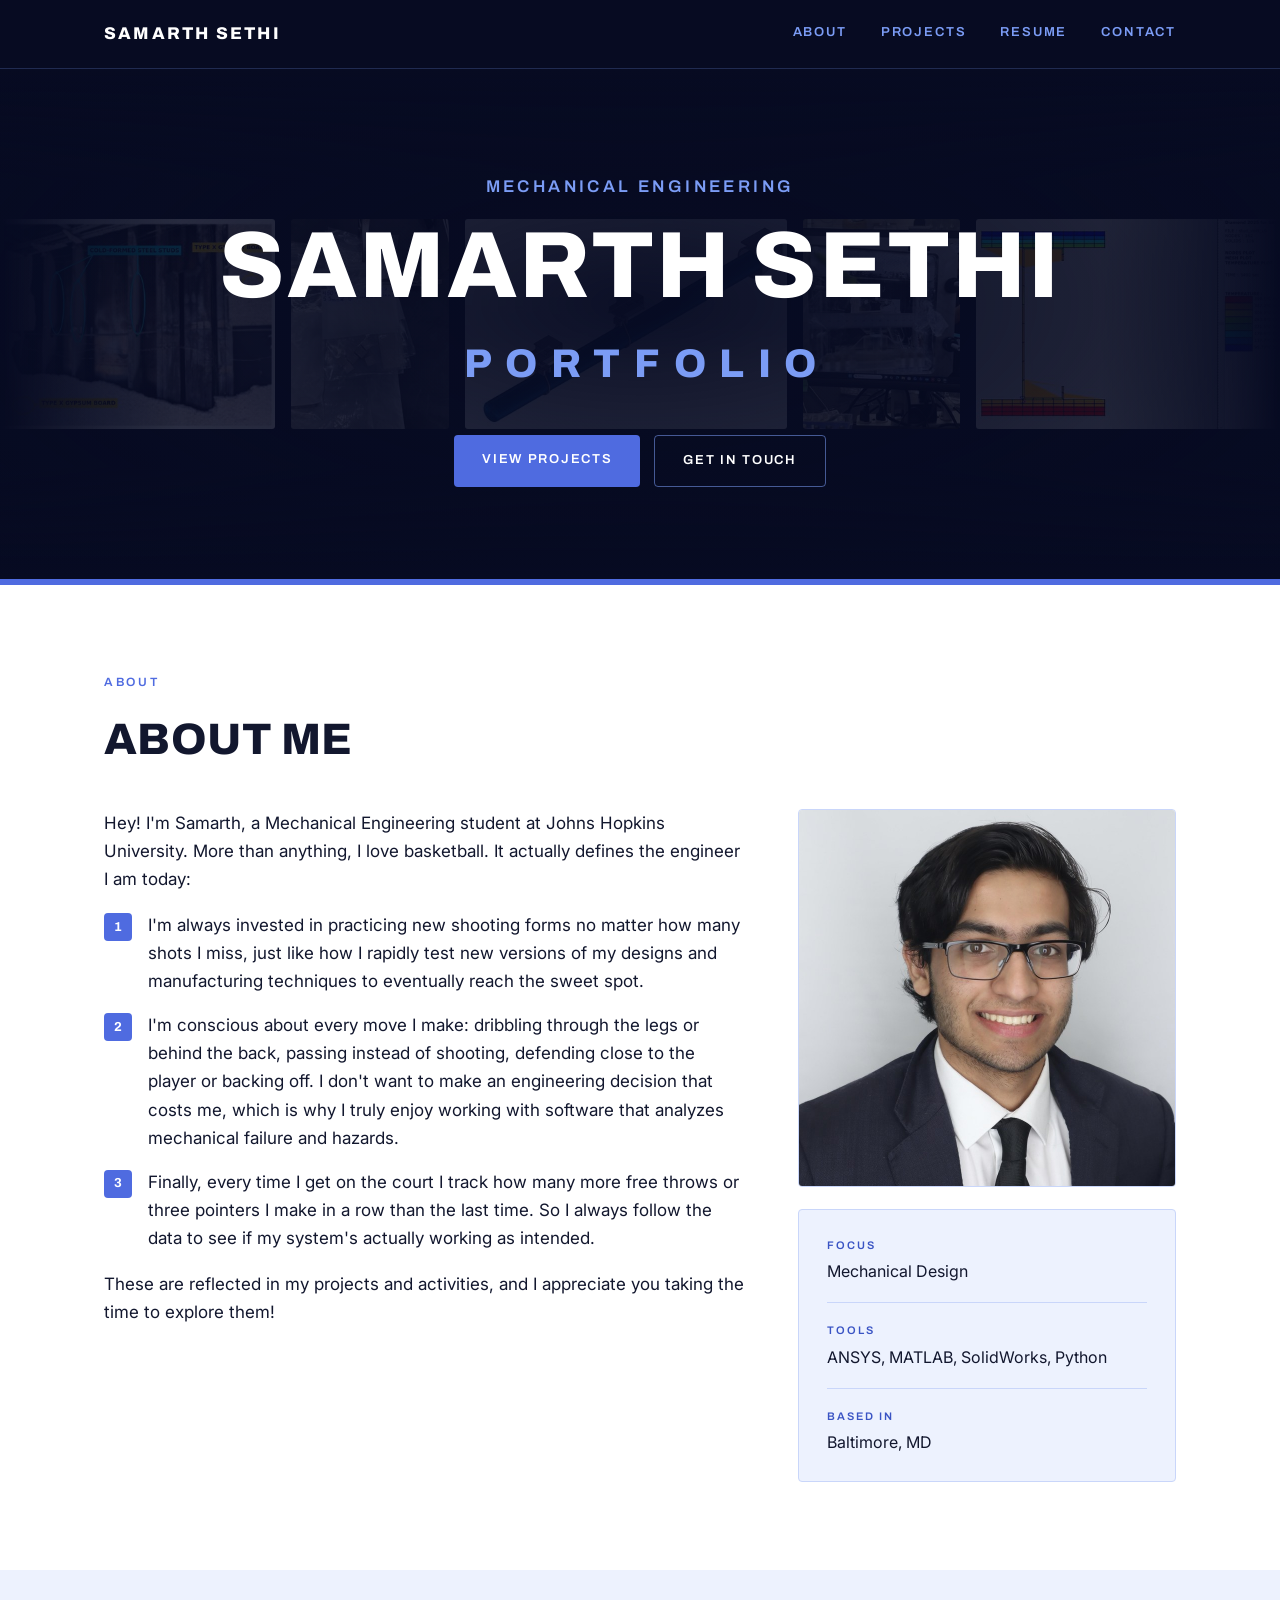
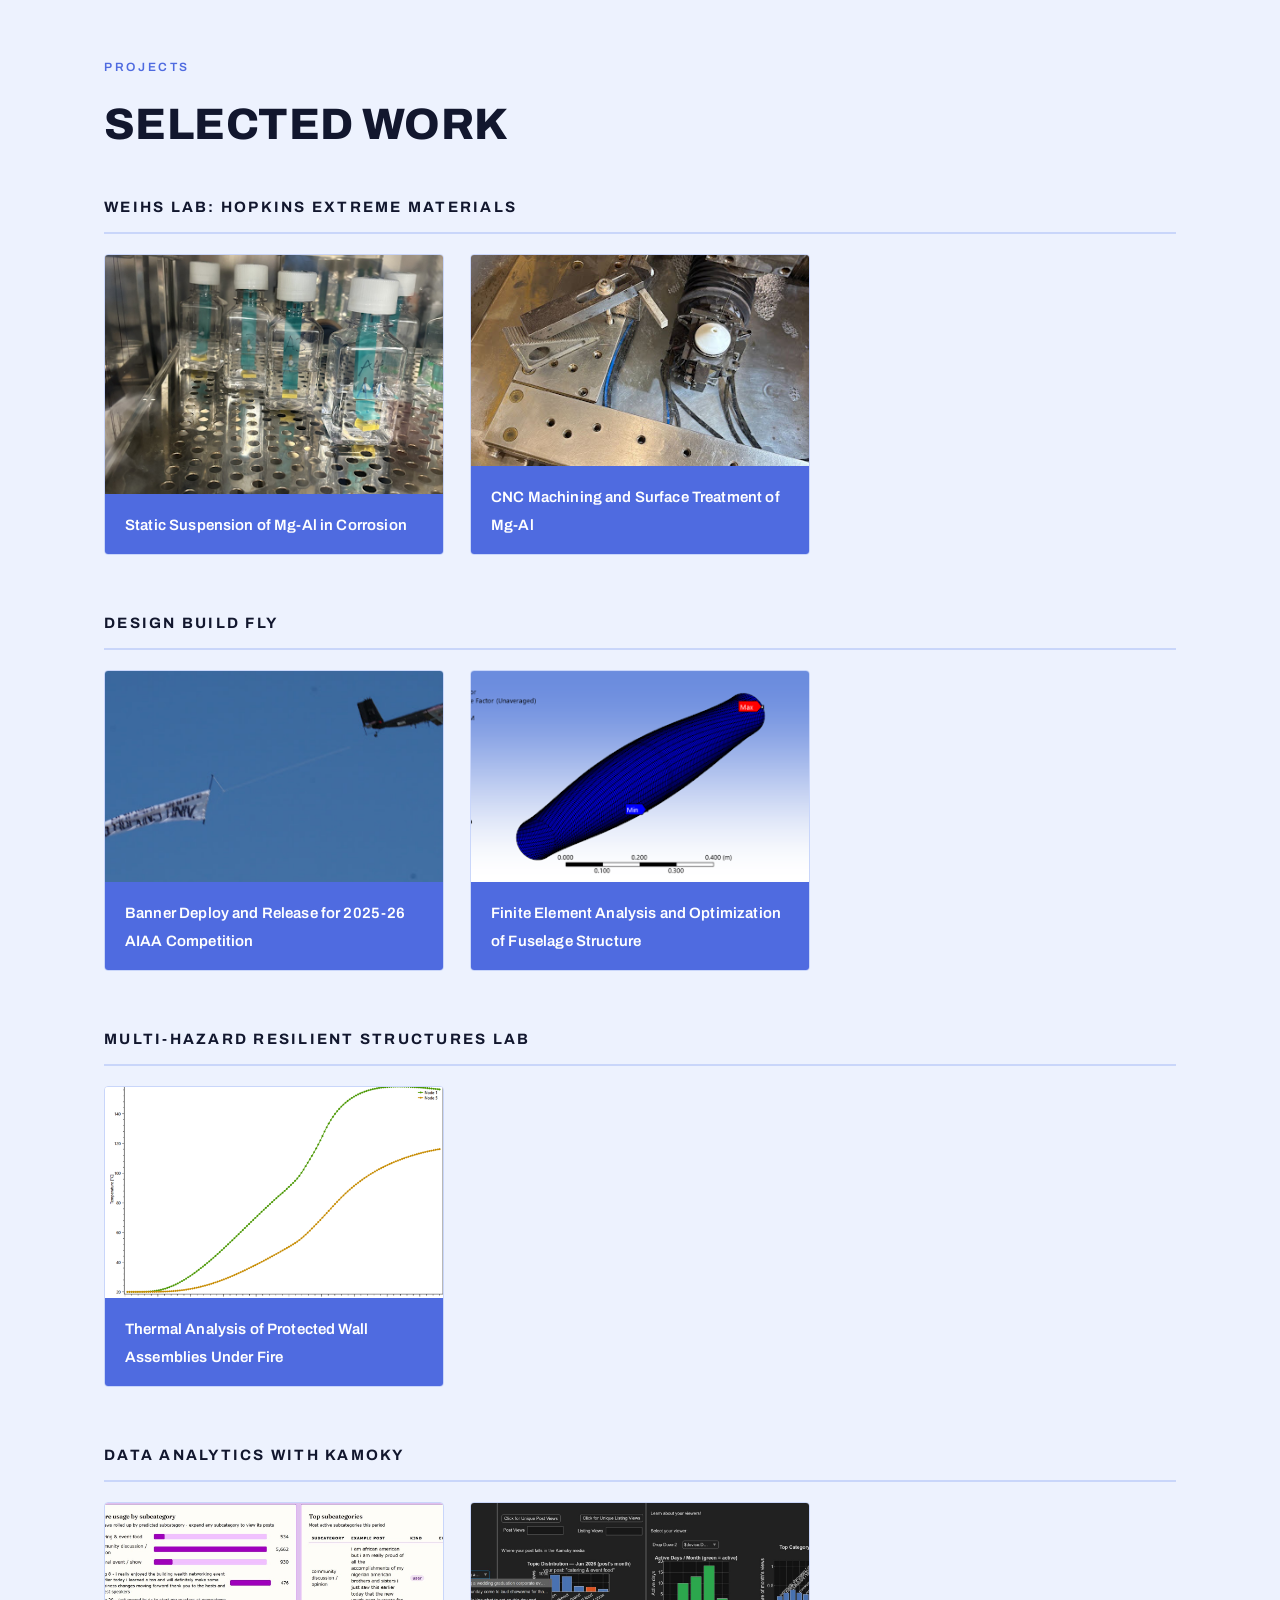
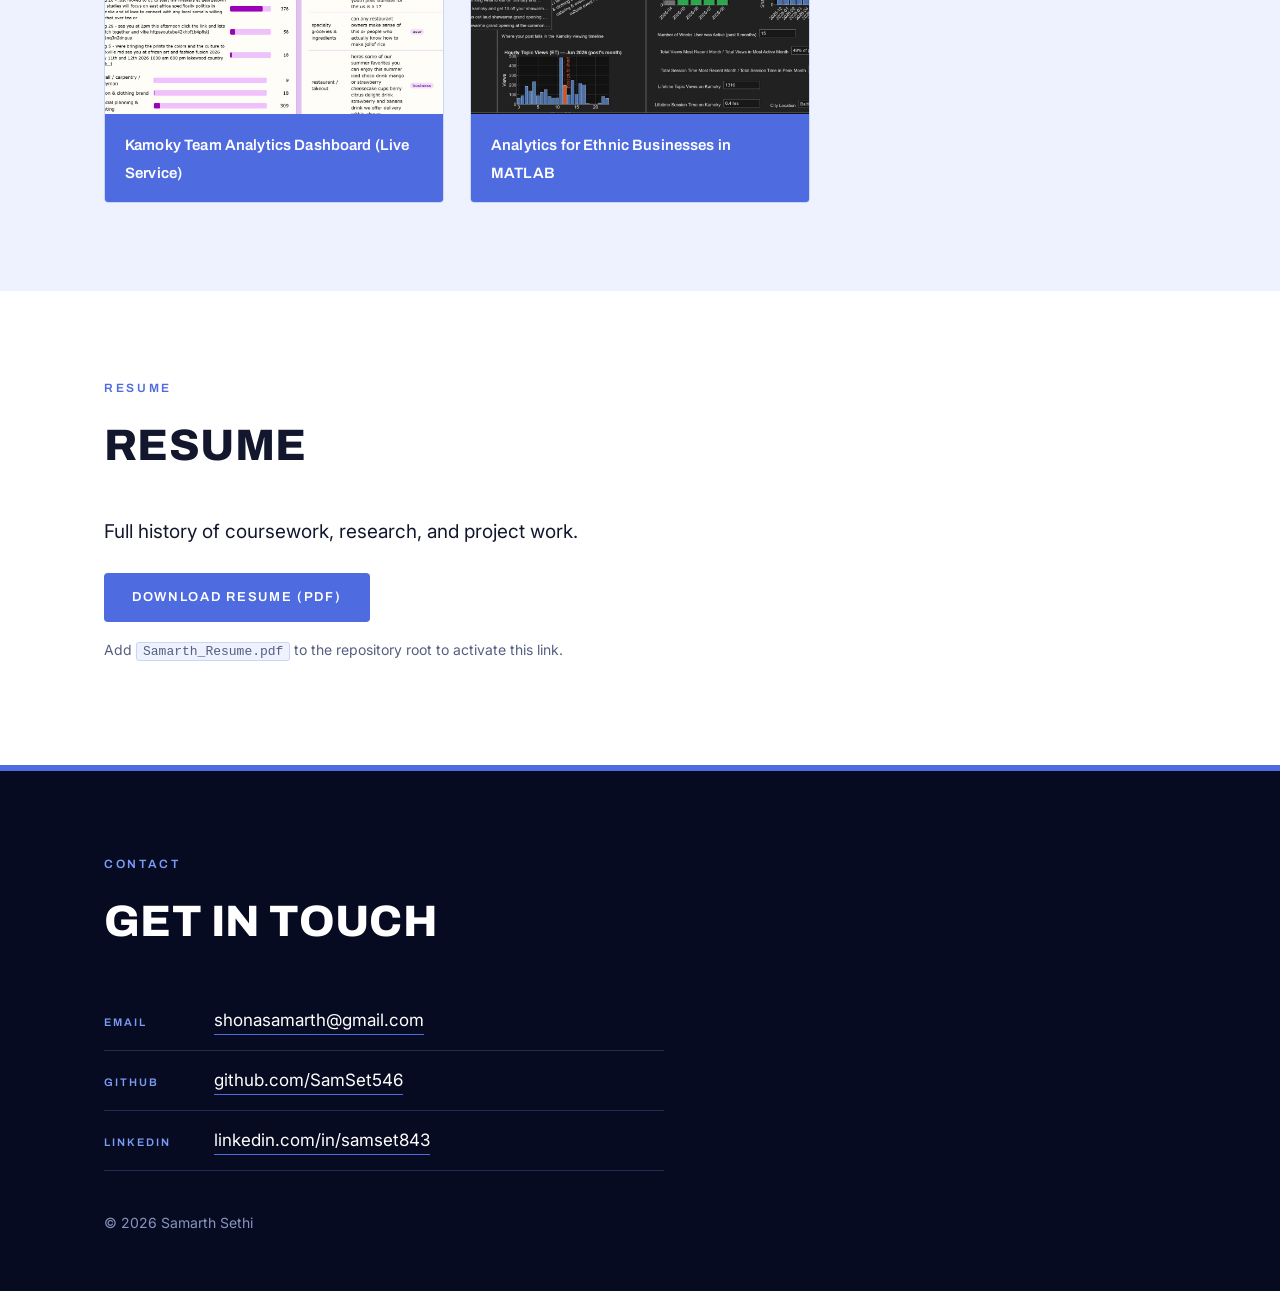
==== index.html @ 2a8cdf7c "Remove Click Tracking project for now Card and detail page both removed; no dangling references." ====
<!DOCTYPE html>
<html lang="en">
<head>
<meta charset="UTF-8">
<meta name="viewport" content="width=device-width, initial-scale=1.0">
<title>Samarth Sethi | Engineering Portfolio</title>
<meta name="description" content="Mechanical and aerospace engineering portfolio — materials research, structural analysis, and data work.">
<link rel="preconnect" href="https://fonts.googleapis.com">
<link rel="preconnect" href="https://fonts.gstatic.com" crossorigin>
<link href="https://fonts.googleapis.com/css2?family=Archivo:wght@500;600;700;800&family=Inter:wght@400;500;600&display=swap" rel="stylesheet">
<link rel="stylesheet" href="css/styles.css?v=0f1f30c5">
</head>
<body>

<a class="skip-link" href="#about">Skip to content</a>

<header class="topbar" id="topbar">
  <div class="topbar-inner">
    <a class="wordmark" href="#top">SAMARTH SETHI</a>

    <button class="nav-toggle" id="navToggle" aria-expanded="false" aria-controls="navMenu" aria-label="Open menu">
      <span></span><span></span><span></span>
    </button>

    <nav class="nav" id="navMenu" aria-label="Main">
      <a href="#about">About</a>
      <a href="#projects">Projects</a>
      <a href="#resume">Resume</a>
      <a href="#contact">Contact</a>
    </nav>
  </div>
</header>

<section class="hero" id="top">
  <div class="hero-bg" aria-hidden="true"><div class="hero-track" id="heroTrack"></div></div>
  <div class="hero-veil" aria-hidden="true"></div>
  <div class="wrap hero-content">
    <p class="eyebrow">Mechanical Engineering</p>
    <h1 class="hero-title">SAMARTH SETHI</h1>
    <p class="hero-portfolio"><strong>PORTFOLIO</strong></p>
    <div class="hero-actions">
      <a class="btn btn-primary" href="#projects">View projects</a>
      <a class="btn btn-ghost" href="#contact">Get in touch</a>
    </div>
  </div>
</section>

<div class="rule"></div>

<main>

  <section class="section" id="about">
    <div class="wrap">
      <p class="kicker">About</p>
      <h2 class="section-title">About me</h2>
      <div class="about-grid">
        <div class="about-body">
          <p>Hey! I'm Samarth, a Mechanical Engineering student at Johns Hopkins University. More than anything, I love basketball. It actually defines the engineer I am today:</p>
          <ol class="about-list">
            <li>I'm always invested in practicing new shooting forms no matter how many shots I miss, just like how I rapidly test new versions of my designs and manufacturing techniques to eventually reach the sweet spot.</li>
            <li>I'm conscious about every move I make: dribbling through the legs or behind the back, passing instead of shooting, defending close to the player or backing off. I don't want to make an engineering decision that costs me, which is why I truly enjoy working with software that analyzes mechanical failure and hazards.</li>
            <li>Finally, every time I get on the court I track how many more free throws or three pointers I make in a row than the last time. So I always follow the data to see if my system's actually working as intended.</li>
          </ol>
          <p>These are reflected in my projects and activities, and I appreciate you taking the time to explore them!</p>
        </div>
        <aside class="about-side">
          <img class="headshot" src="images/headshot.jpg" alt="Portrait of Samarth Sethi">
          <div class="about-facts">
            <dl>
              <div><dt>Focus</dt><dd>Mechanical Design</dd></div>
              <div><dt>Tools</dt><dd>ANSYS, MATLAB, SolidWorks, Python</dd></div>
              <div><dt>Based in</dt><dd>Baltimore, MD</dd></div>
            </dl>
          </div>
        </aside>
      </div>
    </div>
  </section>

  <section class="section section-tint" id="projects">
    <div class="wrap">
      <p class="kicker">Projects</p>
      <h2 class="section-title">Selected work</h2>

      <div class="group">
        <h3 class="group-title">Weihs Lab: Hopkins Extreme Materials</h3>
        <div class="cards">

          <a class="card" href="projects/mg-al-static-suspension.html">
            <div class="card-media">
              <img src="images/Capped_Bottles_Suspension.png" alt="Capped sample bottles suspended in solution inside a lab cabinet">
            </div>
            <div class="card-label"><span>Static Suspension of Mg-Al in Corrosion</span></div>
          </a>

          <a class="card" href="projects/mg-al-cnc-machining.html">
            <div class="card-media">
              <img src="images/Clamping_Mess.jpg" alt="Workpiece clamped in a CNC machining fixture">
            </div>
            <div class="card-label"><span>CNC Machining and Surface Treatment of Mg-Al</span></div>
          </a>

        </div>
      </div>

      <div class="group">
        <h3 class="group-title">Design Build Fly</h3>
        <div class="cards">

          <a class="card" href="projects/dbf-banner-deploy.html">
            <div class="card-media">
              <img src="images/Banner_Flying_Closeup.png" alt="RC aircraft in flight towing a deployed banner">
            </div>
            <div class="card-label"><span>Banner Deploy and Release for 2025-26 AIAA Competition</span></div>
          </a>

          <a class="card" href="projects/dbf-fuselage-fea.html">
            <div class="card-media">
              <img src="images/Circular_Tube_FE.png" alt="ANSYS inverse reserve factor contour plot of a circular tube structure">
            </div>
            <div class="card-label"><span>Finite Element Analysis and Optimization of Fuselage Structure</span></div>
          </a>

        </div>
      </div>

      <div class="group">
        <h3 class="group-title">Multi-Hazard Resilient Structures Lab</h3>
        <div class="cards">

          <a class="card" href="projects/thermal-wall-assemblies.html">
            <div class="card-media">
              <img src="images/Thermal_Analysis_Graph.png" alt="Temperature versus time curves for two nodes in a wall assembly">
            </div>
            <div class="card-label"><span>Thermal Analysis of Protected Wall Assemblies Under Fire</span></div>
          </a>

        </div>
      </div>

      <div class="group">
        <h3 class="group-title">Data Analytics with Kamoky</h3>
        <div class="cards">

          <a class="card" href="projects/kamoky-analytics-dashboards.html">
            <div class="card-media">
              <img src="images/kamoky-dashboards/card-cover.jpg" alt="Kamoky dashboard showing feature usage by subcategory alongside the most active subcategories">
            </div>
            <div class="card-label"><span>Kamoky Team Analytics Dashboard (Live Service)</span></div>
          </a>

          <a class="card" href="projects/kamoky-matlab-analytics.html">
            <div class="card-media">
              <img src="images/matlab-analytics/card-cover.jpg" alt="MATLAB analytics app showing post and viewer statistics for a registered business">
            </div>
            <div class="card-label"><span>Analytics for Ethnic Businesses in MATLAB</span></div>
          </a>

        </div>
      </div>

    </div>
  </section>

  <section class="section" id="resume">
    <div class="wrap">
      <p class="kicker">Resume</p>
      <h2 class="section-title">Resume</h2>
      <p class="lede">Full history of coursework, research, and project work.</p>
      <a class="btn btn-primary" href="Samarth_Resume.pdf">Download resume (PDF)</a>
      <p class="fineprint">Add <code>Samarth_Resume.pdf</code> to the repository root to activate this link.</p>
    </div>
  </section>

</main>

<footer class="footer" id="contact">
  <div class="wrap">
    <p class="kicker kicker-light">Contact</p>
    <h2 class="section-title section-title-light">Get in touch</h2>
    <ul class="contact-list">
      <li><span class="contact-key">Email</span><a href="mailto:shonasamarth@gmail.com">shonasamarth@gmail.com</a></li>
      <li><span class="contact-key">GitHub</span><a href="https://github.com/SamSet546">github.com/SamSet546</a></li>
      <li><span class="contact-key">LinkedIn</span><a href="https://www.linkedin.com/in/samset843/" target="_blank" rel="noopener">linkedin.com/in/samset843</a></li>
    </ul>
    <p class="copyright">&copy; 2026 Samarth Sethi</p>
  </div>
</footer>

<a class="to-top" href="#top" id="toTop" aria-label="Back to top">&uarr;</a>

<script src="js/hero-images.js?v=3a2f103e"></script>
<script src="js/main.js?v=55afe912"></script>
</body>
</html>
---- css/styles.css ----
/* ---------------------------------------------------------------
   Palette sampled from the Futurism at JHU sign-up sheet
   --------------------------------------------------------------- */
:root {
  --navy:        #070B22;
  --navy-soft:   #101838;
  --blue:        #4F6BE0;
  --blue-deep:   #3A54C4;
  --blue-light:  #7B9CF5;
  --tint:        #EDF2FE;
  --tint-line:   #C9D6FA;
  --white:       #FFFFFF;
  --ink:         #12172E;
  --ink-muted:   #565F80;

  --display: 'Archivo', system-ui, sans-serif;
  --body: 'Inter', system-ui, sans-serif;

  --wrap: 1120px;
  --pad: 24px;
  --radius: 4px;
}

/* ---------------------------------------------------------------
   Base
   --------------------------------------------------------------- */
* { box-sizing: border-box; }

html { scroll-behavior: smooth; scroll-padding-top: 84px; }

body {
  margin: 0;
  background: var(--white);
  color: var(--ink);
  font-family: var(--body);
  font-size: 17px;
  line-height: 1.65;
  -webkit-font-smoothing: antialiased;
}

img { max-width: 100%; display: block; }

a { color: var(--blue-deep); }

.wrap {
  max-width: var(--wrap);
  margin: 0 auto;
  padding-left: var(--pad);
  padding-right: var(--pad);
}

.skip-link {
  position: absolute;
  left: -9999px;
  background: var(--blue);
  color: var(--white);
  padding: 12px 18px;
  z-index: 200;
}
.skip-link:focus { left: 12px; top: 12px; }

:focus-visible {
  outline: 3px solid var(--blue-light);
  outline-offset: 3px;
}

/* ---------------------------------------------------------------
   Top bar
   --------------------------------------------------------------- */
.topbar {
  position: sticky;
  top: 0;
  z-index: 100;
  background: var(--navy);
  border-bottom: 1px solid rgba(123, 156, 245, 0.22);
}

.topbar-inner {
  max-width: var(--wrap);
  margin: 0 auto;
  padding: 0 var(--pad);
  height: 68px;
  display: flex;
  align-items: center;
  justify-content: space-between;
}

.wordmark {
  font-family: var(--display);
  font-weight: 800;
  font-size: 17px;
  letter-spacing: 0.13em;
  color: var(--white);
  text-decoration: none;
  white-space: nowrap;
}

.nav { display: flex; gap: 34px; }

.nav a {
  font-family: var(--display);
  font-weight: 600;
  font-size: 13px;
  letter-spacing: 0.14em;
  text-transform: uppercase;
  color: var(--blue-light);
  text-decoration: none;
  padding: 6px 0;
  border-bottom: 2px solid transparent;
  transition: color .16s ease, border-color .16s ease;
}
.nav a:hover,
.nav a.is-active {
  color: var(--white);
  border-bottom-color: var(--blue);
}

.nav-toggle {
  display: none;
  width: 40px;
  height: 40px;
  background: none;
  border: 0;
  cursor: pointer;
  padding: 9px 7px;
}
.nav-toggle span {
  display: block;
  height: 2px;
  background: var(--white);
  margin: 4px 0;
  transition: transform .2s ease, opacity .2s ease;
}
.nav-toggle[aria-expanded="true"] span:nth-child(1) { transform: translateY(6px) rotate(45deg); }
.nav-toggle[aria-expanded="true"] span:nth-child(2) { opacity: 0; }
.nav-toggle[aria-expanded="true"] span:nth-child(3) { transform: translateY(-6px) rotate(-45deg); }

/* ---------------------------------------------------------------
   Hero
   --------------------------------------------------------------- */
.hero {
  position: relative;
  isolation: isolate;
  overflow: hidden;
  background: var(--navy);
  color: var(--white);
  padding: 104px 0 92px;
  text-align: center;
}
.hero-content { position: relative; z-index: 3; }

.eyebrow {
  font-family: var(--display);
  font-weight: 600;
  font-size: 17px;
  letter-spacing: 0.2em;
  text-transform: uppercase;
  color: var(--blue-light);
  margin: 0 0 20px;
}

.hero-title {
  font-family: var(--display);
  font-weight: 800;
  font-size: clamp(42px, 8.6vw, 94px);
  line-height: 0.96;
  letter-spacing: 0.02em;
  margin: 0;
  color: var(--white);
}

.hero-portfolio {
  margin: 20px 0 0;
}
.hero-portfolio strong {
  display: inline-block;
  font-family: var(--display);
  font-weight: 800;
  font-size: clamp(30px, 4.4vw, 40px);
  letter-spacing: 0.34em;
  text-indent: 0.34em;
  text-transform: uppercase;
  color: var(--blue-light);
}

.hero-actions {
  margin-top: 38px;
  display: flex;
  gap: 14px;
  justify-content: center;
  flex-wrap: wrap;
}

/* Blue divider, echoing the rule under the sheet's banner */
.rule { height: 6px; background: var(--blue); }

/* ---------------------------------------------------------------
   Buttons
   --------------------------------------------------------------- */
.btn {
  display: inline-block;
  font-family: var(--display);
  font-weight: 600;
  font-size: 13px;
  letter-spacing: 0.13em;
  text-transform: uppercase;
  padding: 14px 28px;
  border-radius: var(--radius);
  text-decoration: none;
  transition: background .16s ease, color .16s ease, transform .16s ease;
}
.btn-primary { background: var(--blue); color: var(--white); }
.btn-primary:hover { background: var(--blue-deep); transform: translateY(-2px); }

.btn-ghost {
  color: var(--white);
  border: 1px solid rgba(123, 156, 245, 0.55);
}
.btn-ghost:hover { background: rgba(79, 107, 224, 0.18); transform: translateY(-2px); }

/* ---------------------------------------------------------------
   Sections
   --------------------------------------------------------------- */
.section { padding: 88px 0; }
.section-tint { background: var(--tint); }

.kicker {
  font-family: var(--display);
  font-weight: 600;
  font-size: 12px;
  letter-spacing: 0.22em;
  text-transform: uppercase;
  color: var(--blue);
  margin: 0 0 10px;
}
.kicker-light { color: var(--blue-light); }

.section-title {
  font-family: var(--display);
  font-weight: 800;
  font-size: clamp(30px, 4.6vw, 44px);
  letter-spacing: 0.01em;
  text-transform: uppercase;
  margin: 0 0 34px;
  color: var(--ink);
}
.section-title-light { color: var(--white); }

.lede { font-size: 19px; max-width: 46em; margin: 0 0 26px; }

/* ---------------------------------------------------------------
   About
   --------------------------------------------------------------- */
.about-grid {
  display: grid;
  grid-template-columns: minmax(0, 1.7fr) minmax(0, 1fr);
  gap: 52px;
  align-items: start;
}

.about-body p { margin: 0 0 18px; max-width: 40em; }

.about-note {
  font-size: 15px;
  color: var(--ink-muted);
  border-left: 3px solid var(--tint-line);
  padding-left: 14px;
}

.about-facts {
  background: var(--tint);
  border: 1px solid var(--tint-line);
  border-radius: var(--radius);
  padding: 26px 28px;
}
.about-facts dl { margin: 0; }
.about-facts dl > div + div {
  margin-top: 18px;
  padding-top: 18px;
  border-top: 1px solid var(--tint-line);
}
.about-facts dt {
  font-family: var(--display);
  font-weight: 600;
  font-size: 11px;
  letter-spacing: 0.18em;
  text-transform: uppercase;
  color: var(--blue-deep);
  margin-bottom: 4px;
}
.about-facts dd { margin: 0; font-size: 16px; }

/* ---------------------------------------------------------------
   Project groups and cards
   --------------------------------------------------------------- */
.group + .group { margin-top: 56px; }

.group-title {
  font-family: var(--display);
  font-weight: 700;
  font-size: 15px;
  letter-spacing: 0.15em;
  text-transform: uppercase;
  color: var(--ink);
  margin: 0 0 20px;
  padding-bottom: 12px;
  border-bottom: 2px solid var(--tint-line);
}

.cards {
  display: grid;
  grid-template-columns: repeat(auto-fill, minmax(320px, 1fr));
  gap: 26px;
}

.card {
  display: flex;
  flex-direction: column;
  background: var(--white);
  border: 1px solid var(--tint-line);
  border-radius: var(--radius);
  overflow: hidden;
  text-decoration: none;
  color: inherit;
  transition: transform .18s ease, box-shadow .18s ease, border-color .18s ease;
}
.card:hover {
  transform: translateY(-4px);
  border-color: var(--blue);
  box-shadow: 0 14px 30px rgba(12, 24, 74, 0.16);
}

.card-media {
  flex: 1 1 auto;
  min-height: 0;
  aspect-ratio: 16 / 10;
  background: var(--tint);
  overflow: hidden;
}
.card-media img {
  width: 100%;
  height: 100%;
  object-fit: cover;
  transition: transform .35s ease;
}
.card:hover .card-media img { transform: scale(1.035); }

.card-media-empty {
  display: flex;
  align-items: center;
  justify-content: center;
  border-bottom: 1px dashed var(--tint-line);
}
.placeholder-note {
  font-family: var(--display);
  font-weight: 600;
  font-size: 12px;
  letter-spacing: 0.16em;
  text-transform: uppercase;
  color: var(--blue-light);
}

/* Title bar mirrors the blue table header on the sign-up sheet */
.card-label {
  background: var(--blue);
  color: var(--white);
  padding: 16px 20px;
  margin-top: auto;
  transition: background .18s ease;
}
.card-label span {
  font-family: var(--display);
  font-weight: 600;
  font-size: 15px;
  line-height: 1.35;
  letter-spacing: 0.01em;
}
.card:hover .card-label { background: var(--blue-deep); }

/* ---------------------------------------------------------------
   Resume
   --------------------------------------------------------------- */
.fineprint {
  font-size: 14px;
  color: var(--ink-muted);
  margin-top: 16px;
}
.fineprint code {
  background: var(--tint);
  border: 1px solid var(--tint-line);
  border-radius: 3px;
  padding: 1px 6px;
  font-size: 13px;
}

/* ---------------------------------------------------------------
   Footer / contact
   --------------------------------------------------------------- */
.footer {
  background: var(--navy);
  color: var(--white);
  padding: 84px 0 44px;
  border-top: 6px solid var(--blue);
}

.contact-list { list-style: none; margin: 0; padding: 0; max-width: 560px; }
.contact-list li {
  display: flex;
  gap: 18px;
  align-items: baseline;
  padding: 15px 0;
  border-bottom: 1px solid rgba(123, 156, 245, 0.24);
}
.contact-key {
  font-family: var(--display);
  font-weight: 600;
  font-size: 11px;
  letter-spacing: 0.18em;
  text-transform: uppercase;
  color: var(--blue-light);
  min-width: 92px;
}
.contact-list a { color: var(--white); text-decoration: none; border-bottom: 1px solid var(--blue); }
.contact-list a:hover { color: var(--blue-light); }

.copyright { margin-top: 40px; font-size: 14px; color: #8894BC; }

/* ---------------------------------------------------------------
   Back to top
   --------------------------------------------------------------- */
.to-top {
  position: fixed;
  right: 22px;
  bottom: 22px;
  width: 46px;
  height: 46px;
  background: var(--blue);
  color: var(--white);
  border-radius: var(--radius);
  display: flex;
  align-items: center;
  justify-content: center;
  text-decoration: none;
  font-size: 20px;
  opacity: 0;
  visibility: hidden;
  transform: translateY(8px);
  transition: opacity .2s ease, transform .2s ease, visibility .2s;
  z-index: 90;
}
.to-top.is-visible { opacity: 1; visibility: visible; transform: translateY(0); }
.to-top:hover { background: var(--blue-deep); }

/* ---------------------------------------------------------------
   Project detail pages
   --------------------------------------------------------------- */
.detail { padding: 76px 0 96px; }

.back-link {
  display: inline-block;
  font-family: var(--display);
  font-weight: 600;
  font-size: 12px;
  letter-spacing: 0.16em;
  text-transform: uppercase;
  color: var(--blue-deep);
  text-decoration: none;
  margin-bottom: 26px;
}
.back-link:hover { color: var(--blue); }

.detail-org {
  font-family: var(--display);
  font-weight: 600;
  font-size: 12px;
  letter-spacing: 0.2em;
  text-transform: uppercase;
  color: var(--blue);
  margin: 0 0 10px;
}

.detail-title {
  font-family: var(--display);
  font-weight: 800;
  font-size: clamp(28px, 5vw, 46px);
  line-height: 1.1;
  text-transform: uppercase;
  margin: 0 0 30px;
}

.detail-hero {
  border: 1px solid var(--tint-line);
  border-radius: var(--radius);
  overflow: hidden;
  margin-bottom: 38px;
}

.detail-body { max-width: 42em; }

.empty-state {
  background: var(--tint);
  border: 1px dashed var(--tint-line);
  border-radius: var(--radius);
  padding: 40px 32px;
  text-align: center;
  color: var(--ink-muted);
}
.empty-state strong {
  display: block;
  font-family: var(--display);
  font-weight: 700;
  font-size: 15px;
  letter-spacing: 0.1em;
  text-transform: uppercase;
  color: var(--ink);
  margin-bottom: 8px;
}

/* ---------------------------------------------------------------
   Responsive
   --------------------------------------------------------------- */
@media (max-width: 860px) {
  .about-grid { grid-template-columns: 1fr; gap: 32px; }

  .nav-toggle { display: block; }

  .nav {
    position: absolute;
    top: 68px;
    left: 0;
    right: 0;
    background: var(--navy);
    flex-direction: column;
    gap: 0;
    padding: 8px 0 16px;
    border-bottom: 1px solid rgba(123, 156, 245, 0.22);
    display: none;
  }
  .nav.is-open { display: flex; }
  .nav a {
    padding: 14px var(--pad);
    border-bottom: 0;
    font-size: 14px;
  }
  .nav a:hover, .nav a.is-active { border-bottom: 0; background: var(--navy-soft); }
}

@media (max-width: 560px) {
  .section { padding: 60px 0; }
  .hero { padding: 72px 0 64px; }
  .cards { grid-template-columns: 1fr; }
  .contact-list li { flex-direction: column; gap: 4px; }
}

@media (prefers-reduced-motion: reduce) {
  html { scroll-behavior: auto; }
  * { animation-duration: .01ms !important; transition-duration: .01ms !important; }
}

/* ---------------------------------------------------------------
   Project detail — content blocks
   --------------------------------------------------------------- */
.prose {
  max-width: 44em;
  margin: 0 auto 22px;
}
.prose:last-child { margin-bottom: 0; }

.subhead {
  font-family: var(--display);
  font-weight: 700;
  font-size: clamp(17px, 2.4vw, 22px);
  letter-spacing: 0.14em;
  text-transform: uppercase;
  text-align: center;
  color: var(--ink);
  margin: 54px auto 26px;
  padding-bottom: 14px;
  max-width: 44em;
  border-bottom: 2px solid var(--tint-line);
}

/* Figure frame ---------------------------------------------------- */
.fig-frame {
  background: var(--tint);
  border: 1px solid var(--tint-line);
  border-radius: var(--radius);
  padding: 12px;
  display: flex;
  align-items: center;
  justify-content: center;
}
.fig-frame img {
  width: auto;
  max-width: 100%;
  max-height: 430px;
  object-fit: contain;
}

.fig-cap {
  font-size: 14.5px;
  line-height: 1.5;
  color: var(--ink-muted);
  text-align: center;
  margin: 14px auto 0;
  max-width: 42em;
}
.fig-cap strong {
  color: var(--ink);
  font-weight: 600;
}

/* Side-by-side pair: images on one line, text underneath ---------- */
.fig-row {
  margin: 44px 0;
}
.fig-row-imgs {
  display: grid;
  grid-template-columns: repeat(2, minmax(0, 1fr));
  gap: 20px;
  align-items: stretch;
}
.fig-row-imgs .fig-frame img { max-height: 400px; }

.fig-row-text {
  max-width: 44em;
  margin: 22px auto 0;
}
.fig-row-text p { margin: 0 0 16px; }
.fig-row-text p:last-child { margin-bottom: 0; }

/* Single image beside text, alternating sides --------------------- */
.fig-split {
  display: grid;
  grid-template-columns: minmax(0, 1fr) minmax(0, 1fr);
  gap: 44px;
  align-items: center;
  margin: 52px 0;
}
.fig-split > .fig-media  { grid-column: 1; }
.fig-split > .fig-text   { grid-column: 2; }
.fig-split.is-flipped > .fig-media { grid-column: 2; grid-row: 1; }
.fig-split.is-flipped > .fig-text  { grid-column: 1; grid-row: 1; }

.fig-text p { margin: 0 0 16px; }
.fig-text p:last-child { margin-bottom: 0; }
.fig-text .fig-cap { text-align: left; margin-left: 0; }

/* Generated graphic ---------------------------------------------- */
.graphic {
  margin: 40px auto;
  max-width: 780px;
}
.graphic svg { width: 100%; height: auto; display: block; }

@media (max-width: 860px) {
  .fig-split { grid-template-columns: 1fr; gap: 24px; margin: 40px 0; }
  .fig-split > .fig-media,
  .fig-split > .fig-text,
  .fig-split.is-flipped > .fig-media,
  .fig-split.is-flipped > .fig-text { grid-column: 1; grid-row: auto; }
  .fig-text .fig-cap { text-align: center; }
}

@media (max-width: 620px) {
  .fig-row-imgs { grid-template-columns: 1fr; }
  .fig-frame img { max-height: 340px; }
}

/* ---------------------------------------------------------------
   Workflow chain graphic
   --------------------------------------------------------------- */
.workflow {
  display: flex;
  flex-wrap: wrap;
  align-items: stretch;
  justify-content: center;
  gap: 10px;
  max-width: 940px;
  margin: 36px auto 14px;
}

.wf-step {
  display: flex;
  align-items: center;
  gap: 10px;
  background: var(--navy);
  color: var(--white);
  border-radius: var(--radius);
  padding: 11px 16px;
  min-height: 46px;
}

.wf-num {
  font-family: var(--display);
  font-weight: 800;
  font-size: 11px;
  letter-spacing: 0.06em;
  color: var(--navy);
  background: var(--blue-light);
  border-radius: 3px;
  width: 20px;
  height: 20px;
  display: flex;
  align-items: center;
  justify-content: center;
  flex: 0 0 auto;
}

.wf-label {
  font-family: var(--display);
  font-weight: 600;
  font-size: 12.5px;
  letter-spacing: 0.09em;
  text-transform: uppercase;
  line-height: 1.25;
}

.wf-arrow {
  display: flex;
  align-items: center;
  color: var(--blue);
  font-size: 19px;
  font-weight: 700;
  line-height: 1;
}

.wf-step.is-terminal { background: var(--blue); }
.wf-step.is-terminal .wf-num { background: var(--navy); color: var(--white); }

/* ---------------------------------------------------------------
   Figure grouping: pack two per row, centre any remainder
   --------------------------------------------------------------- */
.fig-block { margin: 46px 0; }

.fig-grid2 {
  display: grid;
  grid-template-columns: repeat(2, minmax(0, 1fr));
  gap: 20px;
  align-items: start;
}
.fig-grid2 + .fig-grid2 { margin-top: 20px; }

.fig-solo {
  max-width: 720px;
  margin-left: auto;
  margin-right: auto;
}

/* odd image out, sized to match one column of the pair above it */
.fig-remainder {
  max-width: calc(50% - 10px);
  margin: 20px auto 0;
}

.fig-cell { margin: 0; }
.fig-cell .fig-cap { margin-top: 10px; }

.fig-grid2 .fig-frame img,
.fig-remainder .fig-frame img { max-height: 400px; }

/* Two images joined by an arrow ----------------------------------- */
.fig-arrow-row {
  display: grid;
  grid-template-columns: minmax(0, 1fr) auto minmax(0, 1fr);
  gap: 14px;
  align-items: center;
}
.fig-arrow-mark {
  font-size: 34px;
  line-height: 1;
  color: var(--blue);
  font-weight: 700;
  text-align: center;
}
.fig-arrow-row .fig-frame img { max-height: 380px; }

@media (max-width: 700px) {
  .fig-grid2 { grid-template-columns: 1fr; }
  .fig-remainder { max-width: 100%; }
  .fig-arrow-row { grid-template-columns: 1fr; }
  .fig-arrow-mark { transform: rotate(90deg); font-size: 28px; }
  .workflow { gap: 8px; }
  .wf-label { font-size: 11.5px; }
}

/* ---------------------------------------------------------------
   Video figures
   --------------------------------------------------------------- */
.fig-video {
  background: var(--tint);
  border: 1px solid var(--tint-line);
  border-radius: var(--radius);
  padding: 12px;
  display: flex;
  justify-content: center;
}
.fig-video video {
  width: auto;
  max-width: 100%;
  max-height: 460px;
  border-radius: 2px;
  background: var(--navy);
  display: block;
}

.video-label {
  font-family: var(--display);
  font-weight: 600;
  font-size: 11px;
  letter-spacing: 0.18em;
  text-transform: uppercase;
  color: var(--blue);
  text-align: center;
  margin: 0 0 10px;
}

/* portrait clips shouldn't tower over the text column */
.fig-video.is-portrait video { max-height: 520px; }

/* Version label chip -------------------------------------------- */
.version-tag {
  display: inline-block;
  font-family: var(--display);
  font-weight: 700;
  font-size: 16px;
  letter-spacing: 0.1em;
  text-transform: uppercase;
  background: var(--blue);
  color: var(--white);
  padding: 12px 20px;
  border-radius: var(--radius);
  margin: 0 0 18px;
  line-height: 1.4;
}
.version-tag .vt-note {
  font-weight: 500;
  font-size: 15px;
  letter-spacing: 0.02em;
  text-transform: none;
  opacity: 0.92;
}
.version-tag.is-final { background: var(--navy); }

@media (max-width: 620px) {
  .fig-video video { max-height: 360px; }
  .fig-video.is-portrait video { max-height: 420px; }
}

/* ---------------------------------------------------------------
   Verdict graphic (option A vs option B)
   --------------------------------------------------------------- */
.verdict { margin: 40px auto; max-width: 660px; }
.verdict svg { width: 100%; height: auto; display: block; }

/* wide screenshots need the extra room to stay legible */
.fig-frame.is-wide img { max-height: 520px; }
.fig-grid2 .fig-frame.is-wide img { max-height: 440px; }

/* ---------------------------------------------------------------
   About: headshot and numbered bio
   --------------------------------------------------------------- */
.about-side {
  display: flex;
  flex-direction: column;
  gap: 22px;
}

.headshot {
  width: 100%;
  aspect-ratio: 1 / 1;
  object-fit: cover;
  border-radius: var(--radius);
  border: 1px solid var(--tint-line);
  display: block;
}

.about-list {
  margin: 0 0 18px;
  padding-left: 0;
  list-style: none;
  counter-reset: bio;
  max-width: 40em;
}
.about-list li {
  counter-increment: bio;
  position: relative;
  padding-left: 44px;
  margin-bottom: 16px;
}
.about-list li::before {
  content: counter(bio);
  position: absolute;
  left: 0;
  top: 2px;
  width: 28px;
  height: 28px;
  display: flex;
  align-items: center;
  justify-content: center;
  background: var(--blue);
  color: var(--white);
  border-radius: var(--radius);
  font-family: var(--display);
  font-weight: 700;
  font-size: 13px;
}

@media (max-width: 860px) {
  .about-side { max-width: 340px; }
  .about-list li { padding-left: 38px; }
}

/* ---------------------------------------------------------------
   Hero marquee background
   --------------------------------------------------------------- */
.hero-bg {
  position: absolute;
  inset: 0;
  z-index: 1;
  display: flex;
  align-items: center;
  overflow: hidden;
  pointer-events: none;
  opacity: 0.47;
  /* feather both ends so tiles arrive and leave rather than pop */
  -webkit-mask-image: linear-gradient(to right, transparent, #000 14%, #000 86%, transparent);
          mask-image: linear-gradient(to right, transparent, #000 14%, #000 86%, transparent);
}

.hero-track {
  display: flex;
  align-items: center;
  flex: 0 0 auto;
  will-change: transform;
}
.hero-track.is-running {
  animation-name: hero-drift;
  animation-timing-function: linear;
  animation-iteration-count: infinite;
}

.hero-track img {
  flex: 0 0 auto;
  height: 210px;
  width: auto;
  margin-right: 16px;
  border-radius: 3px;
  object-fit: cover;
  /* margin (not gap) keeps each copy exactly half the track width */
}

/* moves left-to-right: tiles enter at the left edge and exit right */
@keyframes hero-drift {
  from { transform: translate3d(-50%, 0, 0); }
  to   { transform: translate3d(0, 0, 0); }
}

/* keeps the name legible over whatever tile happens to pass behind it */
.hero-veil {
  position: absolute;
  inset: 0;
  z-index: 2;
  pointer-events: none;
  background:
    radial-gradient(ellipse 62% 68% at 50% 46%, rgba(7,11,34,0.93) 0%, rgba(7,11,34,0.62) 55%, rgba(7,11,34,0.32) 100%),
    linear-gradient(to bottom, var(--navy) 0%, rgba(7,11,34,0.35) 22%, rgba(7,11,34,0.35) 78%, var(--navy) 100%);
}

@media (max-width: 700px) {
  .hero-bg { opacity: 0.38; }
  .hero-track img { height: 150px; margin-right: 12px; }
}

@media (prefers-reduced-motion: reduce) {
  .hero-track.is-running { animation: none; transform: translate3d(-25%, 0, 0); }
}

/* ---------------------------------------------------------------
   Dashboard screenshots
   Dense UI captures: shown full container width, and clickable so the
   native-resolution file can be opened when the labels are too small.
   --------------------------------------------------------------- */
.fig-dashboard { margin: 40px 0; }

.fig-dashboard .fig-frame { padding: 10px; }
.fig-dashboard .fig-frame img {
  width: 100%;
  max-width: 100%;
  max-height: none;
  height: auto;
}

.fig-zoom {
  display: block;
  text-decoration: none;
  position: relative;
}
.fig-zoom::after {
  content: "Open full size \2197";
  position: absolute;
  right: 18px;
  bottom: 18px;
  font-family: var(--display);
  font-weight: 600;
  font-size: 10.5px;
  letter-spacing: 0.14em;
  text-transform: uppercase;
  color: var(--white);
  background: rgba(7, 11, 34, 0.82);
  padding: 6px 11px;
  border-radius: 3px;
  opacity: 0;
  transition: opacity .16s ease;
}
.fig-zoom:hover::after,
.fig-zoom:focus-visible::after { opacity: 1; }

.notice {
  border-left: 3px solid var(--blue);
  background: var(--tint);
  padding: 16px 20px;
  margin: 0 auto 22px;
  max-width: 44em;
  font-size: 15.5px;
  color: var(--ink-muted);
}
.notice strong { color: var(--ink); }

@media (max-width: 620px) {
  .fig-zoom::after { opacity: 1; right: 12px; bottom: 12px; }
}

/* Dense UI and code captures read poorly at half width, so inside a
   .fig-dashboard block they stack full width instead of pairing. */
.fig-dashboard .fig-grid2 {
  grid-template-columns: 1fr;
  gap: 24px;
}
.fig-dashboard .fig-remainder {
  max-width: 100%;
  margin-top: 24px;
}
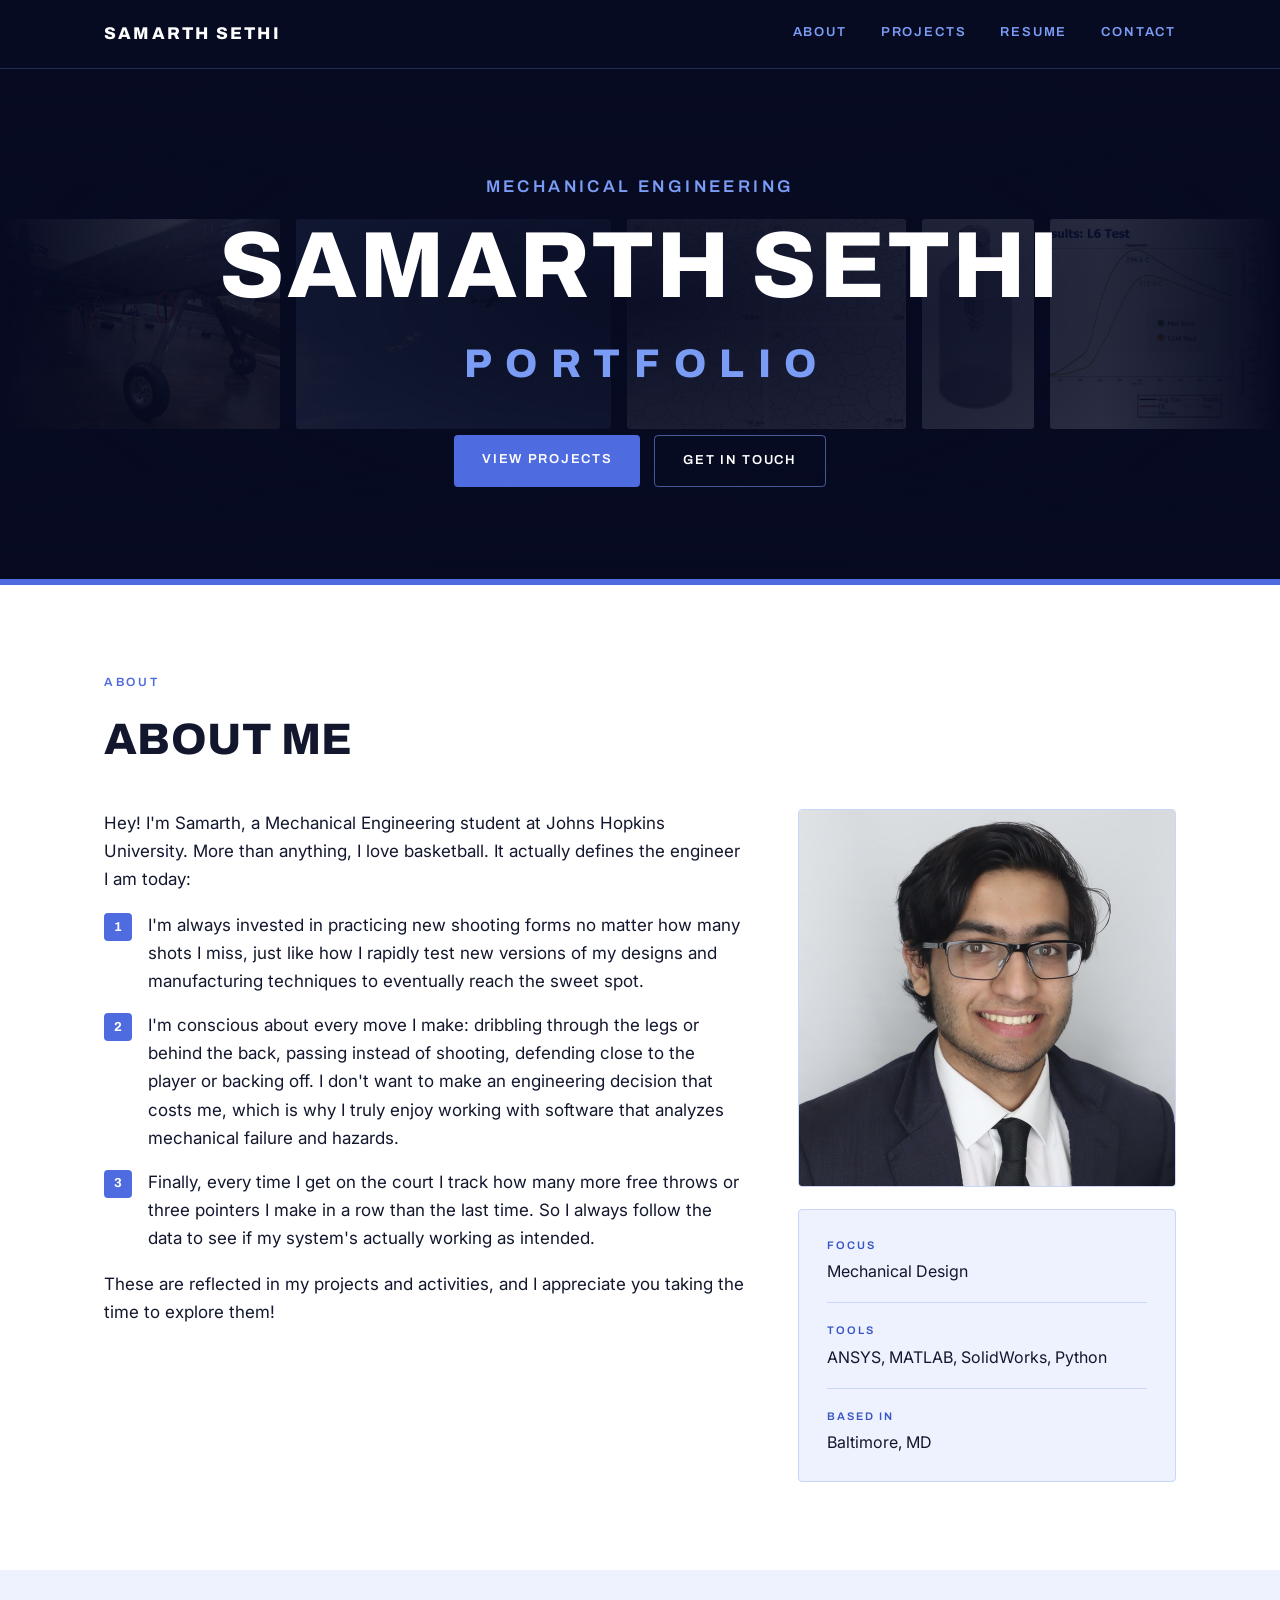
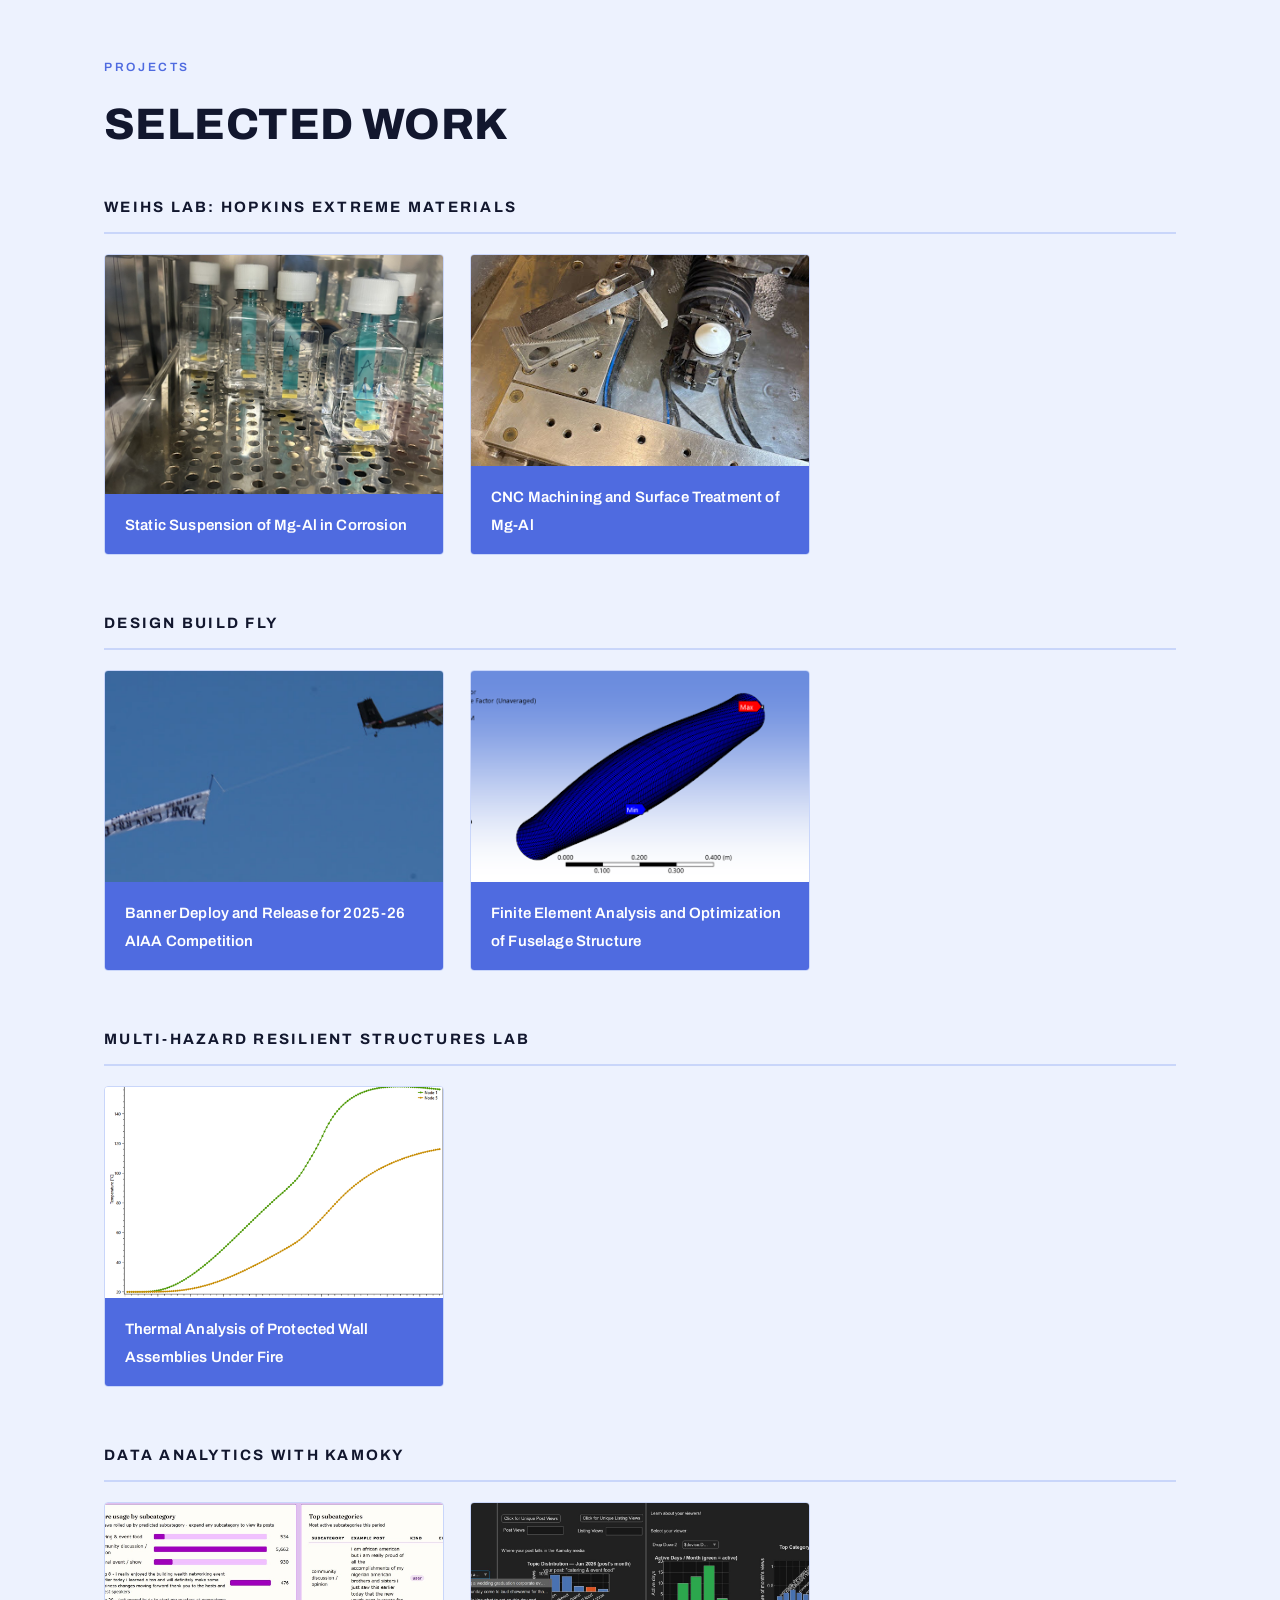
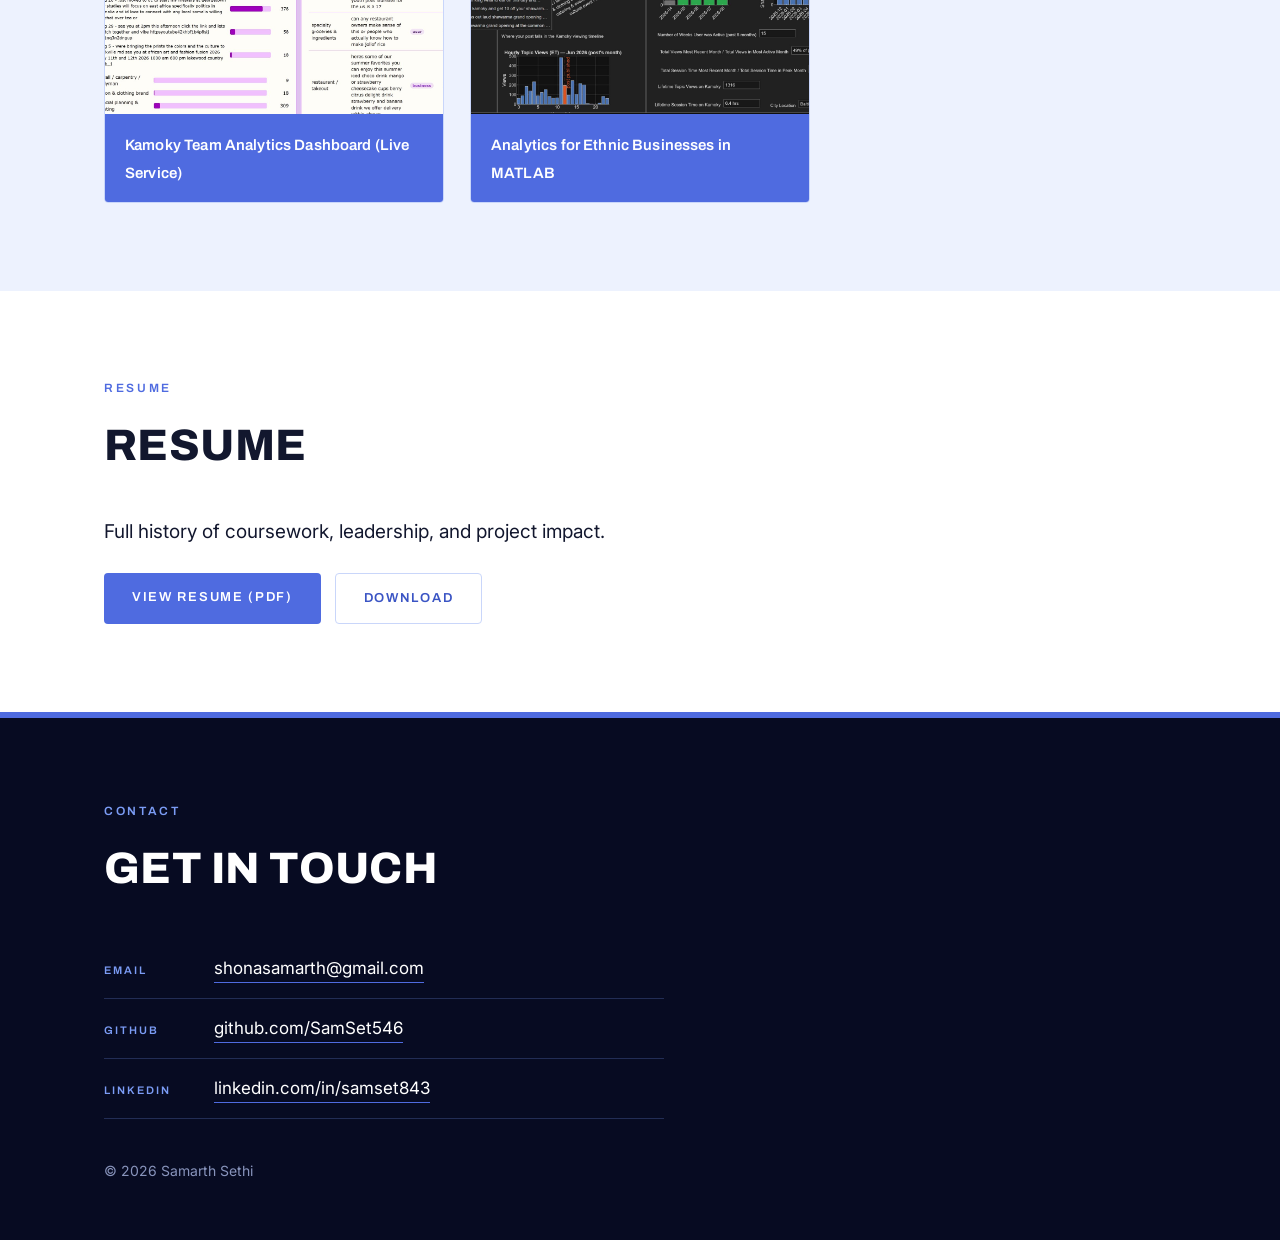
==== commit 854d3310: "Add resume PDF and activate the resume section - Samarth_Resume.pdf committed to the repo root - Led" ====
--- a/index.html
+++ b/index.html
@@ -8,7 +8,7 @@
 <link rel="preconnect" href="https://fonts.googleapis.com">
 <link rel="preconnect" href="https://fonts.gstatic.com" crossorigin>
 <link href="https://fonts.googleapis.com/css2?family=Archivo:wght@500;600;700;800&family=Inter:wght@400;500;600&display=swap" rel="stylesheet">
-<link rel="stylesheet" href="css/styles.css?v=0f1f30c5">
+<link rel="stylesheet" href="css/styles.css?v=3af1f62f">
 </head>
 <body>
 
@@ -166,9 +166,11 @@
     <div class="wrap">
       <p class="kicker">Resume</p>
       <h2 class="section-title">Resume</h2>
-      <p class="lede">Full history of coursework, research, and project work.</p>
-      <a class="btn btn-primary" href="Samarth_Resume.pdf">Download resume (PDF)</a>
-      <p class="fineprint">Add <code>Samarth_Resume.pdf</code> to the repository root to activate this link.</p>
+      <p class="lede">Full history of coursework, leadership, and project impact.</p>
+      <div class="hero-actions" style="justify-content:flex-start;margin-top:0">
+        <a class="btn btn-primary" href="Samarth_Resume.pdf" target="_blank" rel="noopener">View resume (PDF)</a>
+        <a class="btn btn-outline" href="Samarth_Resume.pdf" download>Download</a>
+      </div>
     </div>
   </section>
 
--- a/css/styles.css
+++ b/css/styles.css
@@ -1041,3 +1041,15 @@
   max-width: 100%;
   margin-top: 24px;
 }
+
+/* Light-background outline button (resume section) */
+.btn-outline {
+  color: var(--blue-deep);
+  border: 1px solid var(--tint-line);
+  background: var(--white);
+}
+.btn-outline:hover {
+  background: var(--tint);
+  border-color: var(--blue);
+  transform: translateY(-2px);
+}
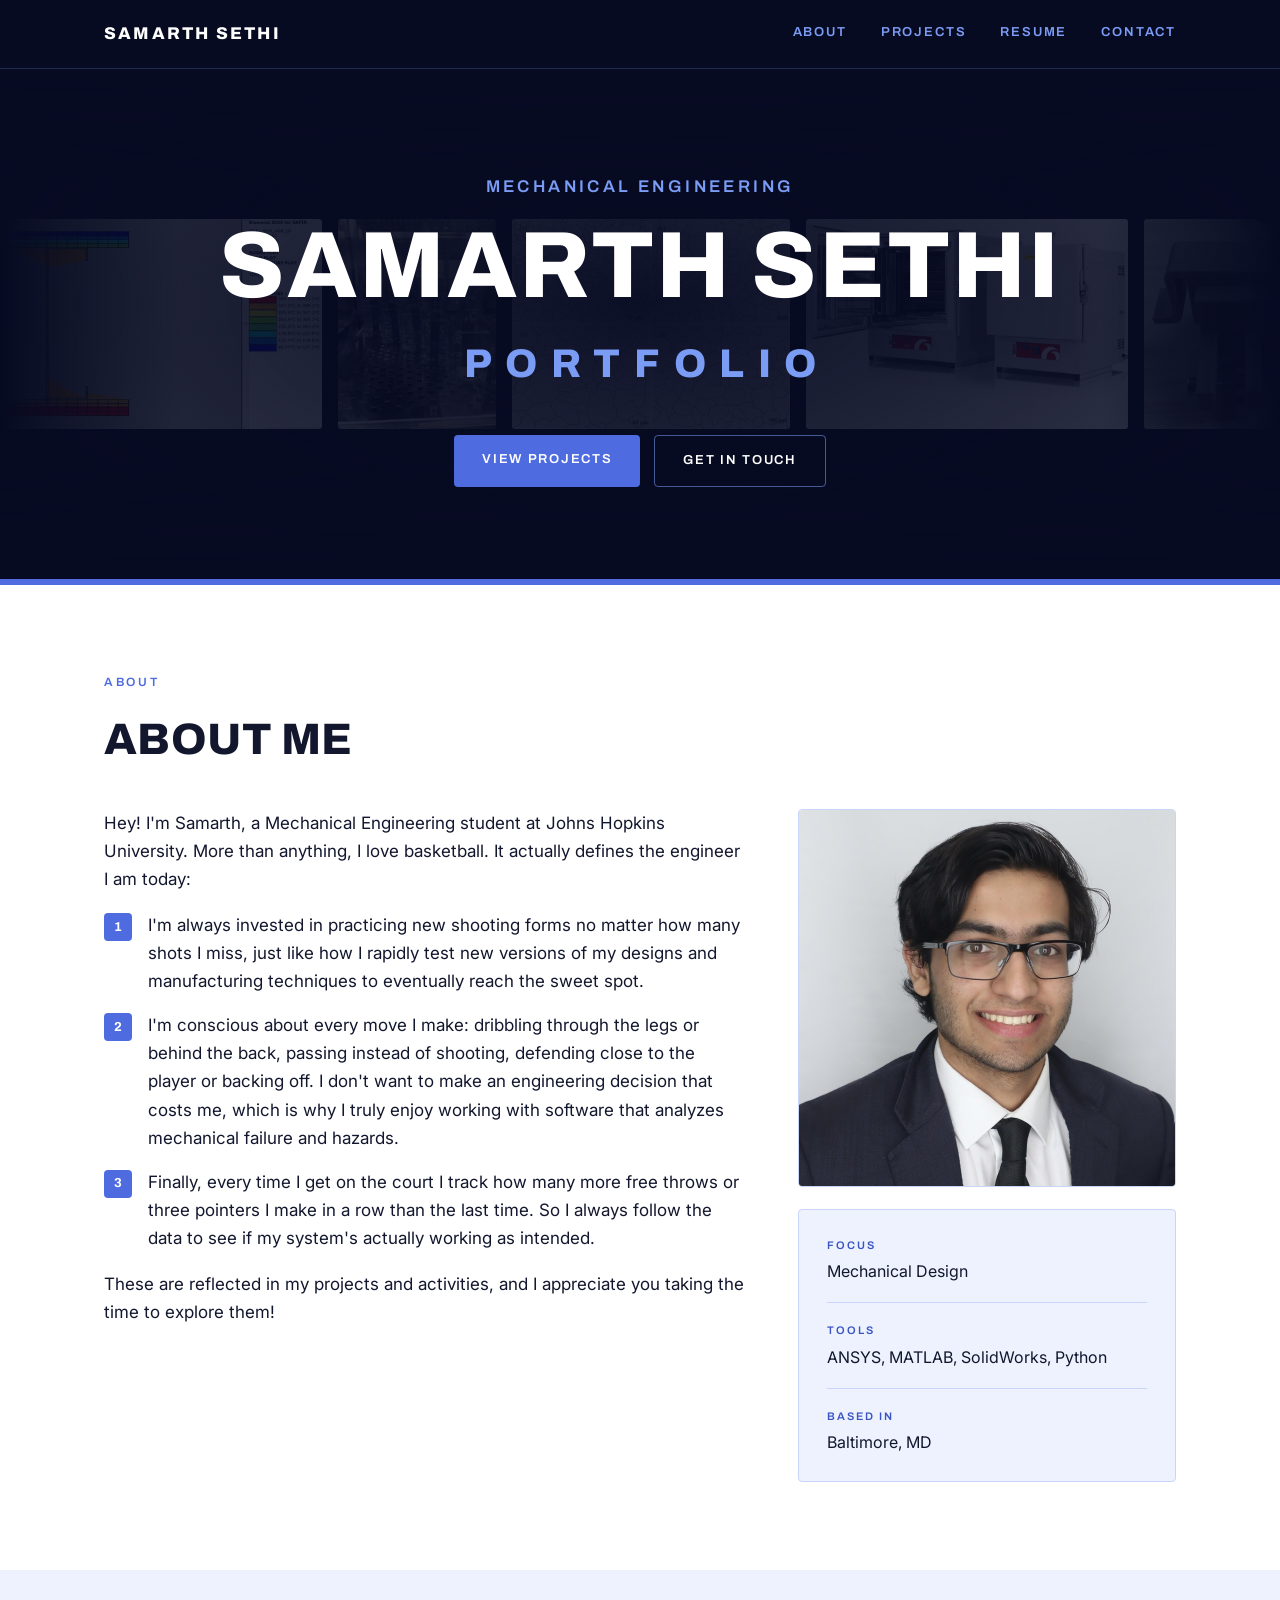
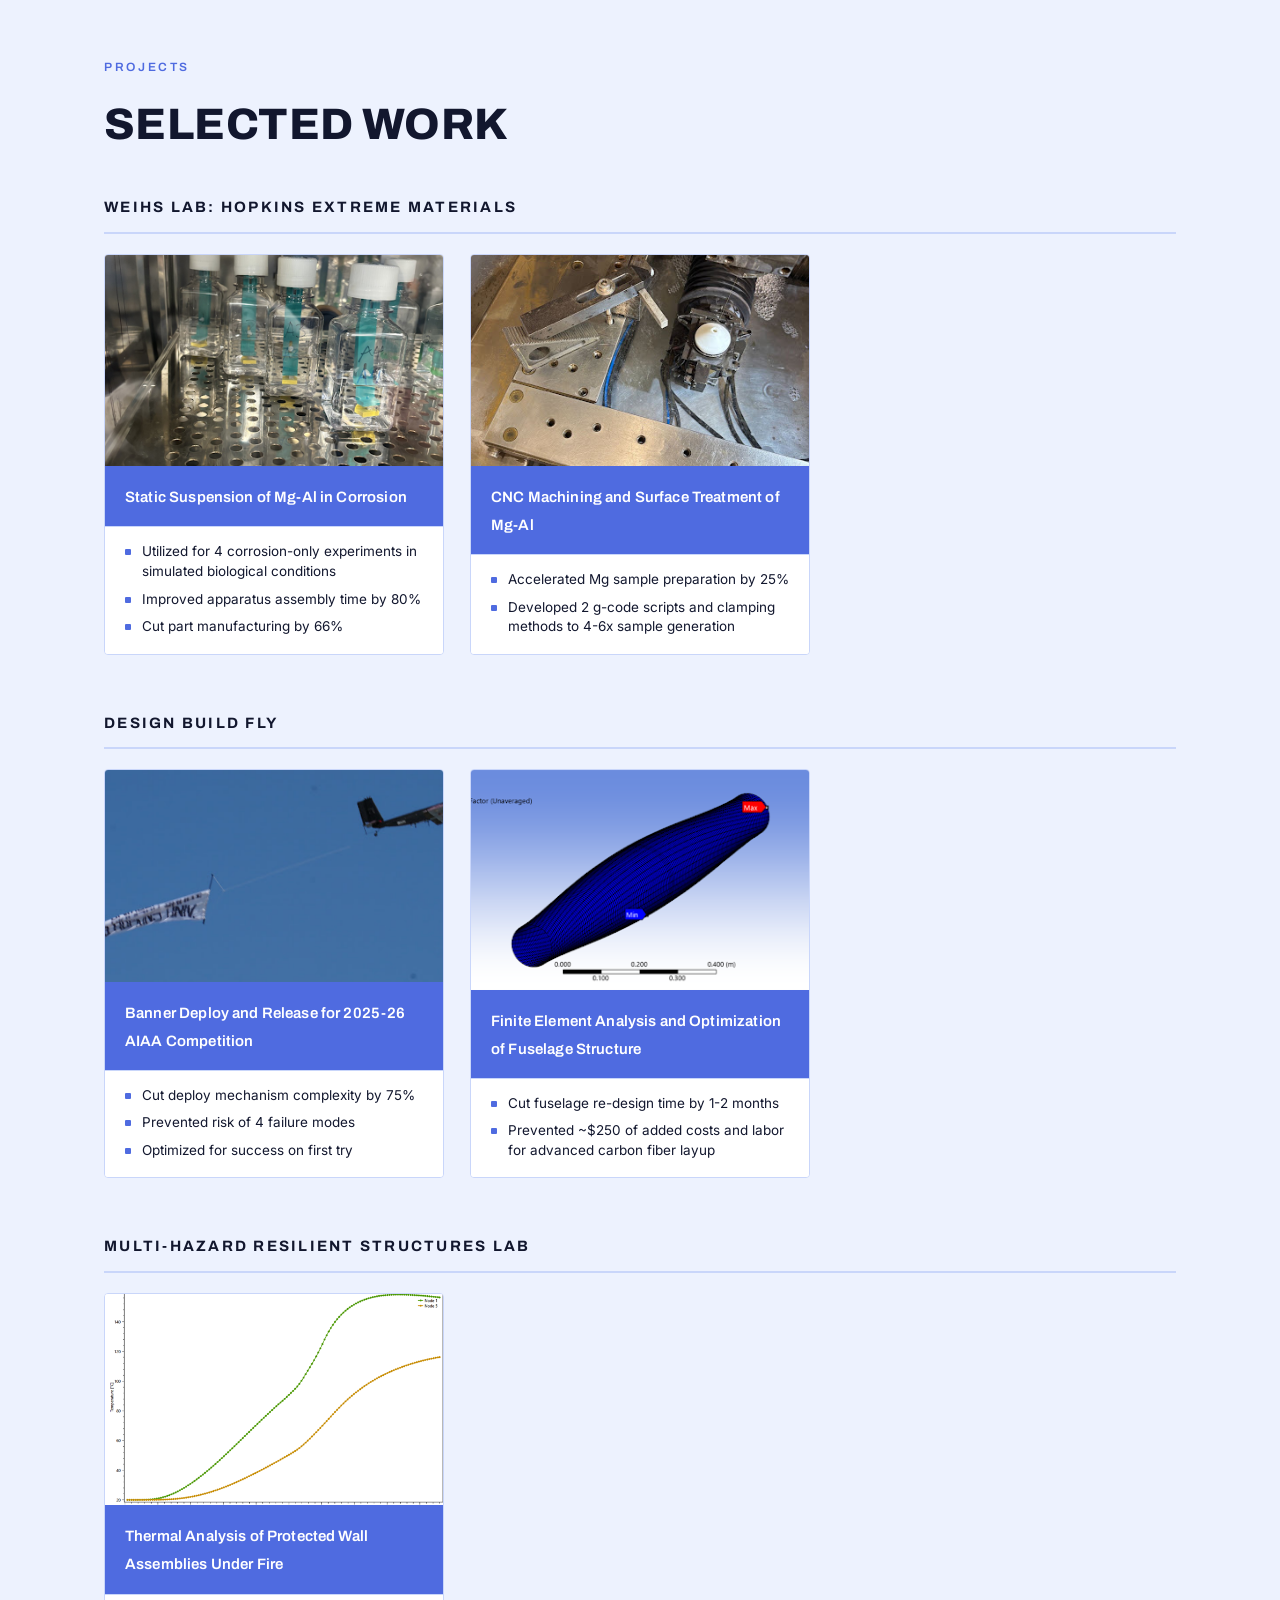
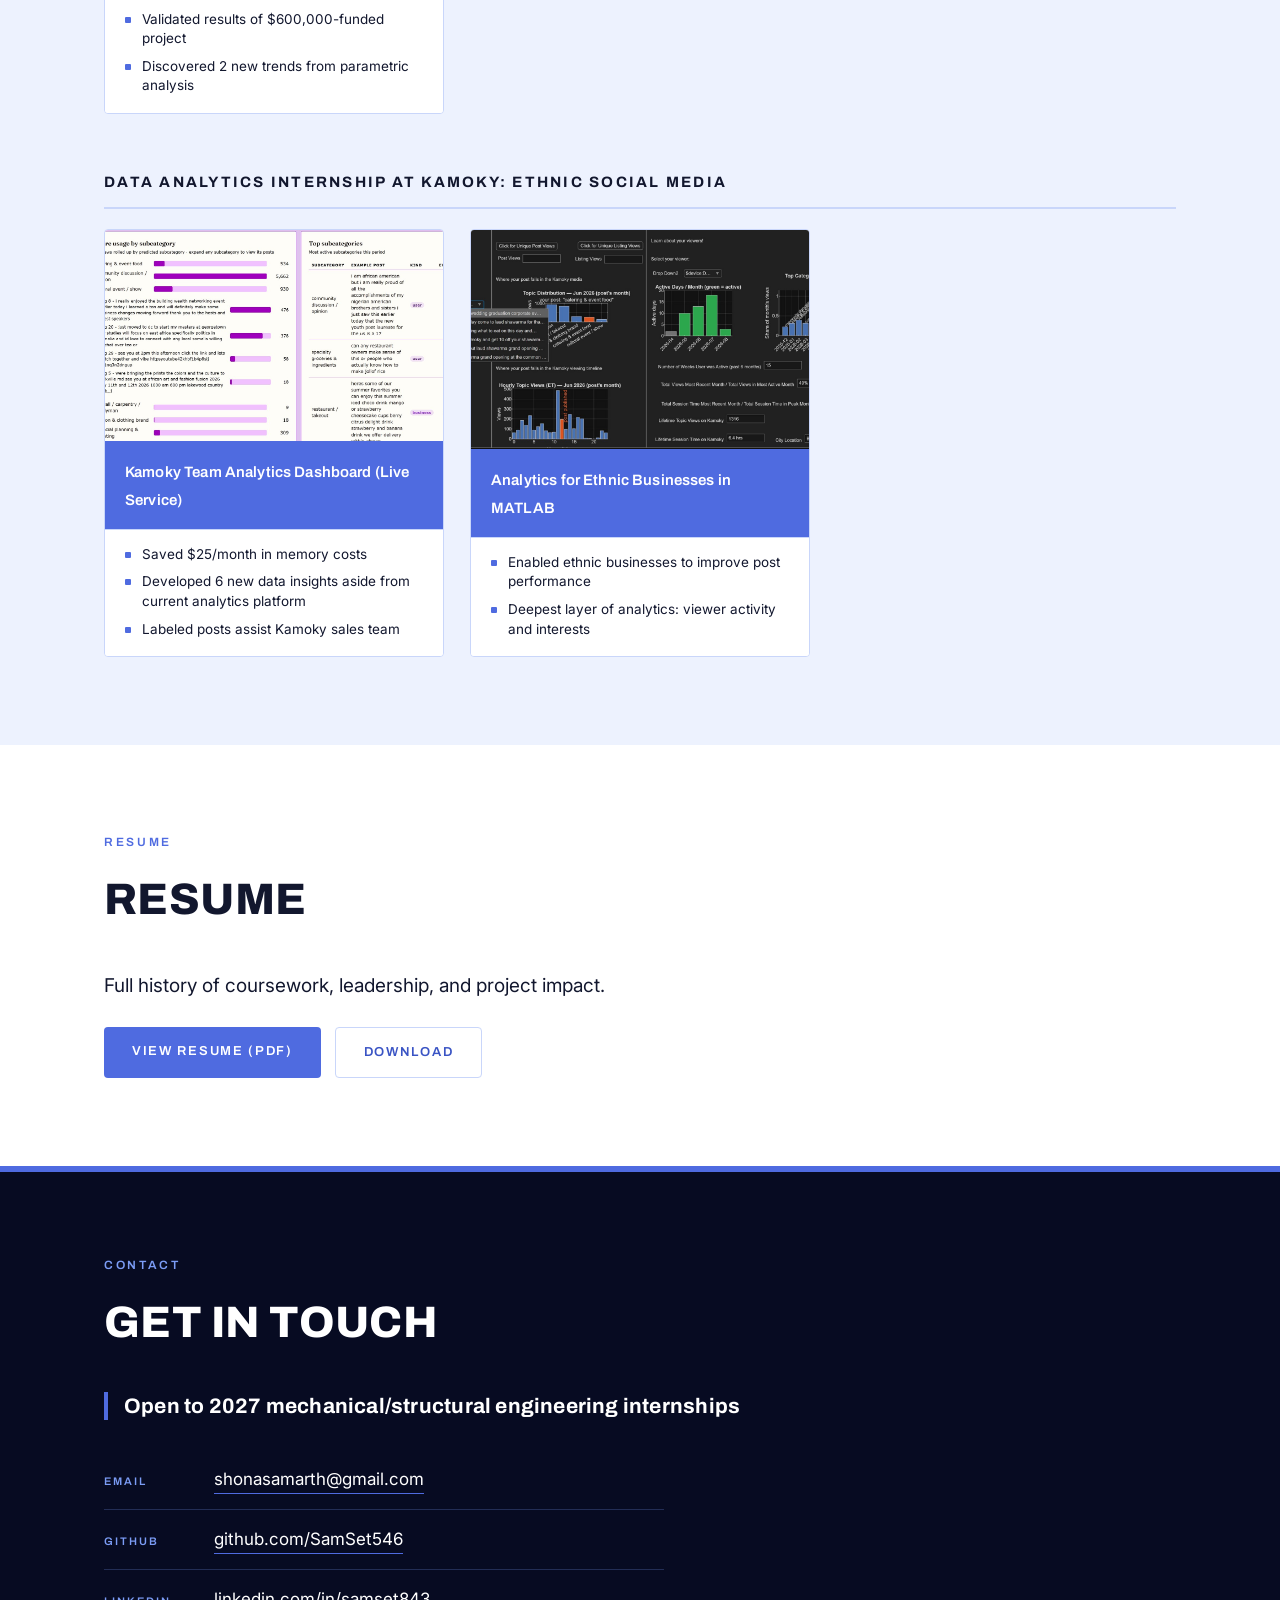
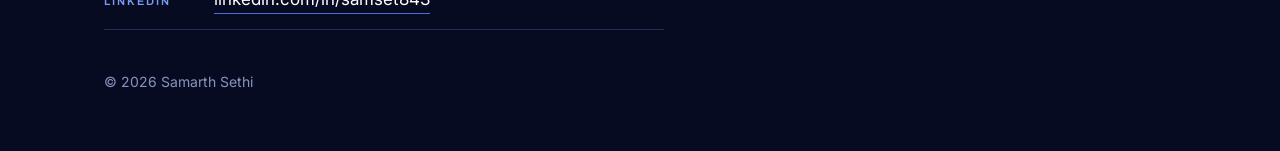
==== commit 4e9207a3: "Add impact bullets to project cards, rename Kamoky group, add availability - Each card now lists its" ====
--- a/index.html
+++ b/index.html
@@ -8,7 +8,7 @@
 <link rel="preconnect" href="https://fonts.googleapis.com">
 <link rel="preconnect" href="https://fonts.gstatic.com" crossorigin>
 <link href="https://fonts.googleapis.com/css2?family=Archivo:wght@500;600;700;800&family=Inter:wght@400;500;600&display=swap" rel="stylesheet">
-<link rel="stylesheet" href="css/styles.css?v=3af1f62f">
+<link rel="stylesheet" href="css/styles.css?v=a012ae07">
 </head>
 <body>
 
@@ -91,6 +91,13 @@
               <img src="images/Capped_Bottles_Suspension.png" alt="Capped sample bottles suspended in solution inside a lab cabinet">
             </div>
             <div class="card-label"><span>Static Suspension of Mg-Al in Corrosion</span></div>
+            <div class="card-points">
+              <ul>
+                <li>Utilized for 4 corrosion-only experiments in simulated biological conditions</li>
+                <li>Improved apparatus assembly time by 80%</li>
+                <li>Cut part manufacturing by 66%</li>
+              </ul>
+            </div>
           </a>
 
           <a class="card" href="projects/mg-al-cnc-machining.html">
@@ -98,6 +105,12 @@
               <img src="images/Clamping_Mess.jpg" alt="Workpiece clamped in a CNC machining fixture">
             </div>
             <div class="card-label"><span>CNC Machining and Surface Treatment of Mg-Al</span></div>
+            <div class="card-points">
+              <ul>
+                <li>Accelerated Mg sample preparation by 25%</li>
+                <li>Developed 2 g-code scripts and clamping methods to 4-6x sample generation</li>
+              </ul>
+            </div>
           </a>
 
         </div>
@@ -112,6 +125,13 @@
               <img src="images/Banner_Flying_Closeup.png" alt="RC aircraft in flight towing a deployed banner">
             </div>
             <div class="card-label"><span>Banner Deploy and Release for 2025-26 AIAA Competition</span></div>
+            <div class="card-points">
+              <ul>
+                <li>Cut deploy mechanism complexity by 75%</li>
+                <li>Prevented risk of 4 failure modes</li>
+                <li>Optimized for success on first try</li>
+              </ul>
+            </div>
           </a>
 
           <a class="card" href="projects/dbf-fuselage-fea.html">
@@ -119,6 +139,12 @@
               <img src="images/Circular_Tube_FE.png" alt="ANSYS inverse reserve factor contour plot of a circular tube structure">
             </div>
             <div class="card-label"><span>Finite Element Analysis and Optimization of Fuselage Structure</span></div>
+            <div class="card-points">
+              <ul>
+                <li>Cut fuselage re-design time by 1-2 months</li>
+                <li>Prevented ~$250 of added costs and labor for advanced carbon fiber layup</li>
+              </ul>
+            </div>
           </a>
 
         </div>
@@ -133,13 +159,19 @@
               <img src="images/Thermal_Analysis_Graph.png" alt="Temperature versus time curves for two nodes in a wall assembly">
             </div>
             <div class="card-label"><span>Thermal Analysis of Protected Wall Assemblies Under Fire</span></div>
-          </a>
-
-        </div>
-      </div>
-
-      <div class="group">
-        <h3 class="group-title">Data Analytics with Kamoky</h3>
+            <div class="card-points">
+              <ul>
+                <li>Validated results of $600,000-funded project</li>
+                <li>Discovered 2 new trends from parametric analysis</li>
+              </ul>
+            </div>
+          </a>
+
+        </div>
+      </div>
+
+      <div class="group">
+        <h3 class="group-title">Data Analytics Internship at Kamoky: Ethnic Social Media</h3>
         <div class="cards">
 
           <a class="card" href="projects/kamoky-analytics-dashboards.html">
@@ -147,6 +179,13 @@
               <img src="images/kamoky-dashboards/card-cover.jpg" alt="Kamoky dashboard showing feature usage by subcategory alongside the most active subcategories">
             </div>
             <div class="card-label"><span>Kamoky Team Analytics Dashboard (Live Service)</span></div>
+            <div class="card-points">
+              <ul>
+                <li>Saved $25/month in memory costs</li>
+                <li>Developed 6 new data insights aside from current analytics platform</li>
+                <li>Labeled posts assist Kamoky sales team</li>
+              </ul>
+            </div>
           </a>
 
           <a class="card" href="projects/kamoky-matlab-analytics.html">
@@ -154,6 +193,12 @@
               <img src="images/matlab-analytics/card-cover.jpg" alt="MATLAB analytics app showing post and viewer statistics for a registered business">
             </div>
             <div class="card-label"><span>Analytics for Ethnic Businesses in MATLAB</span></div>
+            <div class="card-points">
+              <ul>
+                <li>Enabled ethnic businesses to improve post performance</li>
+                <li>Deepest layer of analytics: viewer activity and interests</li>
+              </ul>
+            </div>
           </a>
 
         </div>
@@ -180,6 +225,7 @@
   <div class="wrap">
     <p class="kicker kicker-light">Contact</p>
     <h2 class="section-title section-title-light">Get in touch</h2>
+    <p class="availability">Open to 2027 mechanical/structural engineering internships</p>
     <ul class="contact-list">
       <li><span class="contact-key">Email</span><a href="mailto:shonasamarth@gmail.com">shonasamarth@gmail.com</a></li>
       <li><span class="contact-key">GitHub</span><a href="https://github.com/SamSet546">github.com/SamSet546</a></li>
--- a/css/styles.css
+++ b/css/styles.css
@@ -365,7 +365,6 @@
   background: var(--blue);
   color: var(--white);
   padding: 16px 20px;
-  margin-top: auto;
   transition: background .18s ease;
 }
 .card-label span {
@@ -1053,3 +1052,51 @@
   border-color: var(--blue);
   transform: translateY(-2px);
 }
+
+/* ---------------------------------------------------------------
+   Card impact bullets
+   --------------------------------------------------------------- */
+.card-points {
+  background: var(--white);
+  padding: 15px 20px 17px;
+  border-top: 1px solid var(--tint-line);
+}
+.card-points ul {
+  margin: 0;
+  padding: 0;
+  list-style: none;
+}
+.card-points li {
+  position: relative;
+  padding-left: 17px;
+  font-size: 13.5px;
+  line-height: 1.45;
+  color: var(--ink);
+}
+.card-points li + li { margin-top: 8px; }
+.card-points li::before {
+  content: "";
+  position: absolute;
+  left: 0;
+  top: 7px;
+  width: 6px;
+  height: 6px;
+  border-radius: 1px;
+  background: var(--blue);
+}
+
+/* ---------------------------------------------------------------
+   Availability line in the contact section
+   --------------------------------------------------------------- */
+.availability {
+  display: inline-block;
+  font-family: var(--display);
+  font-weight: 700;
+  font-size: clamp(17px, 2.3vw, 21px);
+  line-height: 1.35;
+  letter-spacing: 0.01em;
+  color: var(--white);
+  margin: -14px 0 30px;
+  padding-left: 16px;
+  border-left: 4px solid var(--blue);
+}
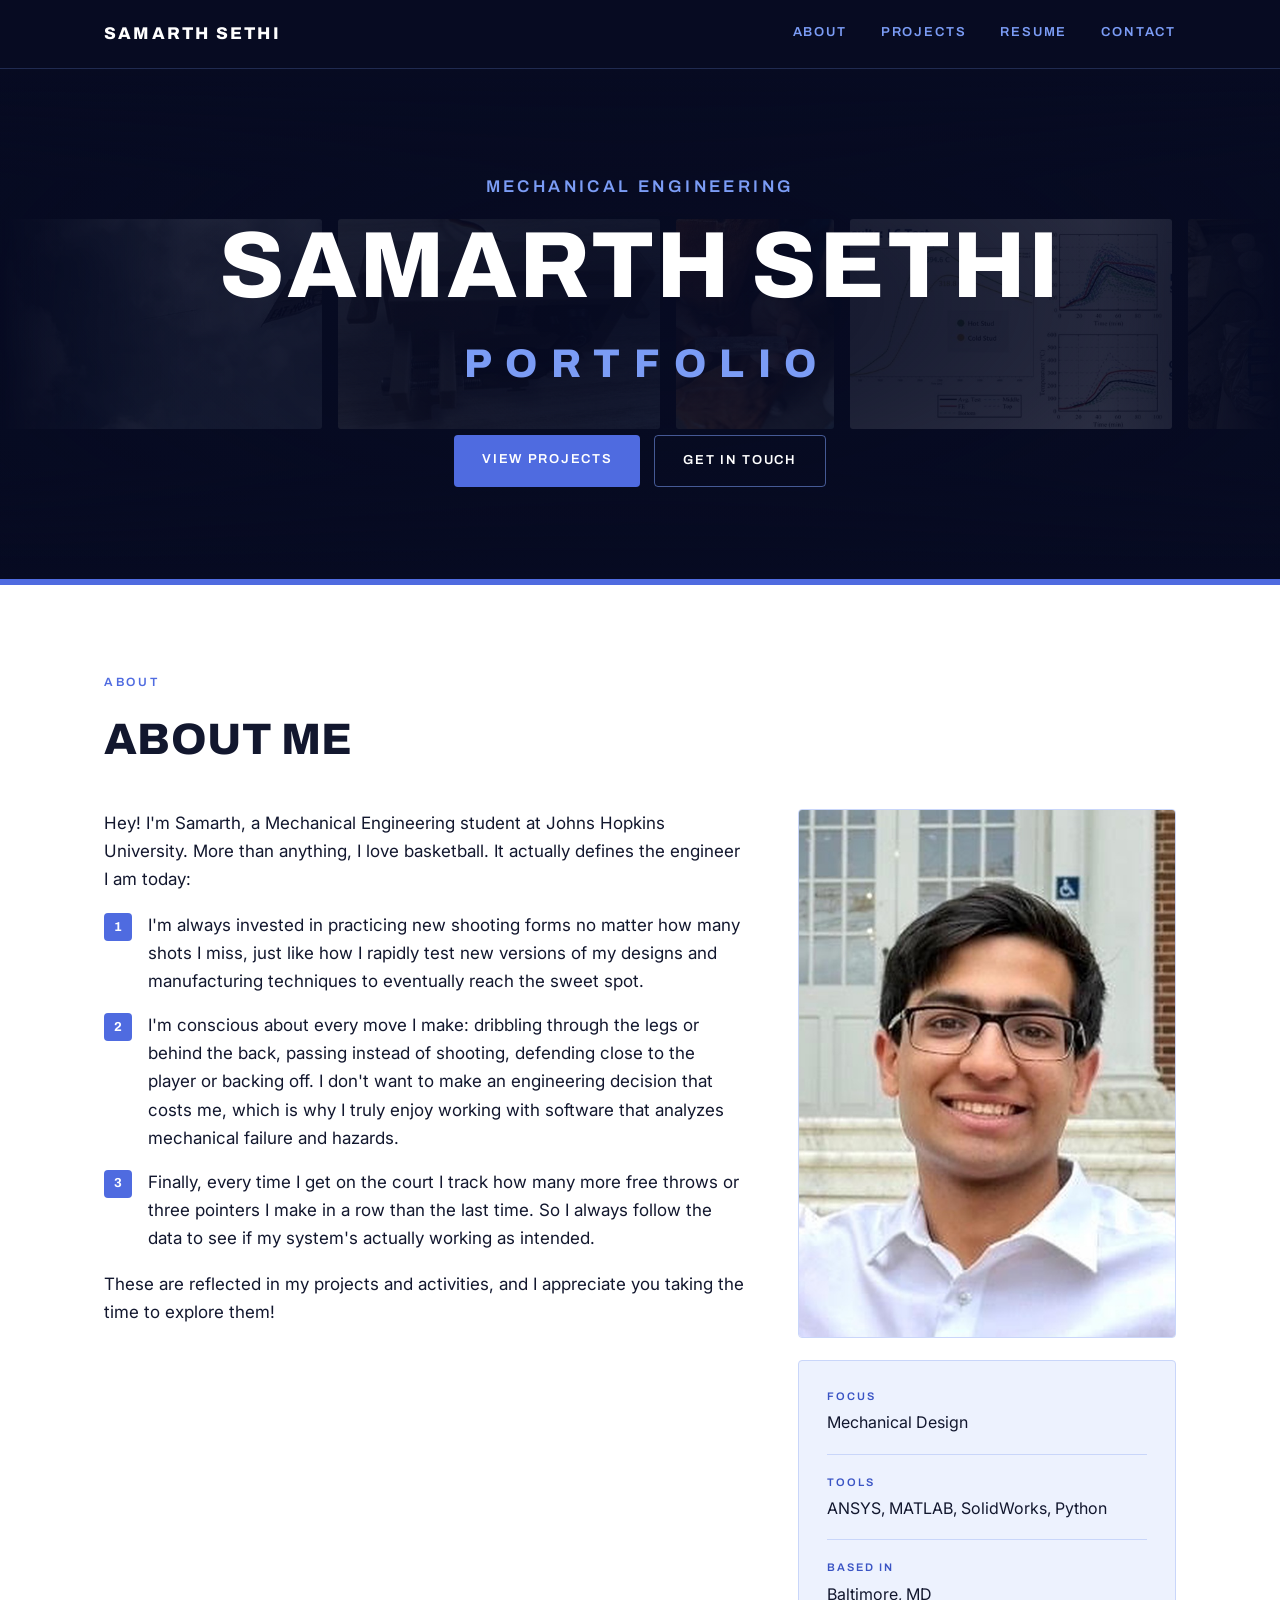
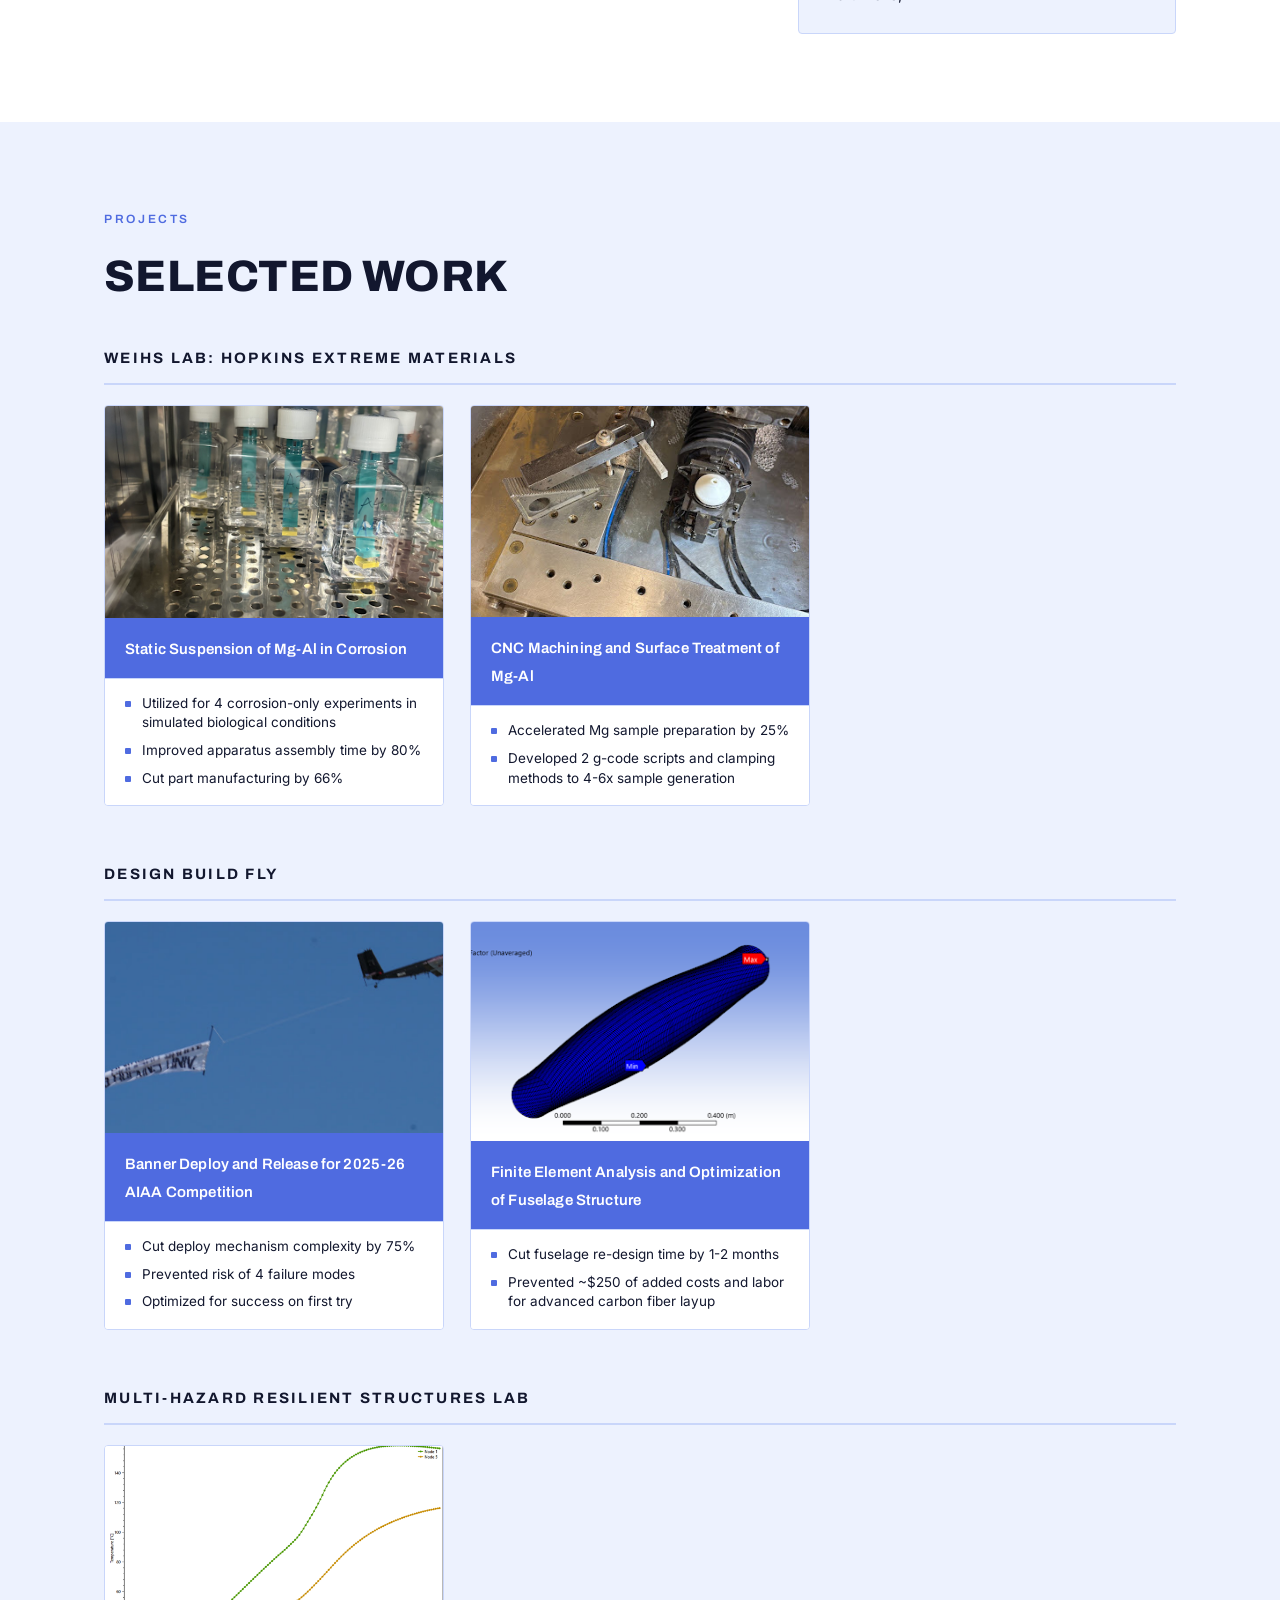
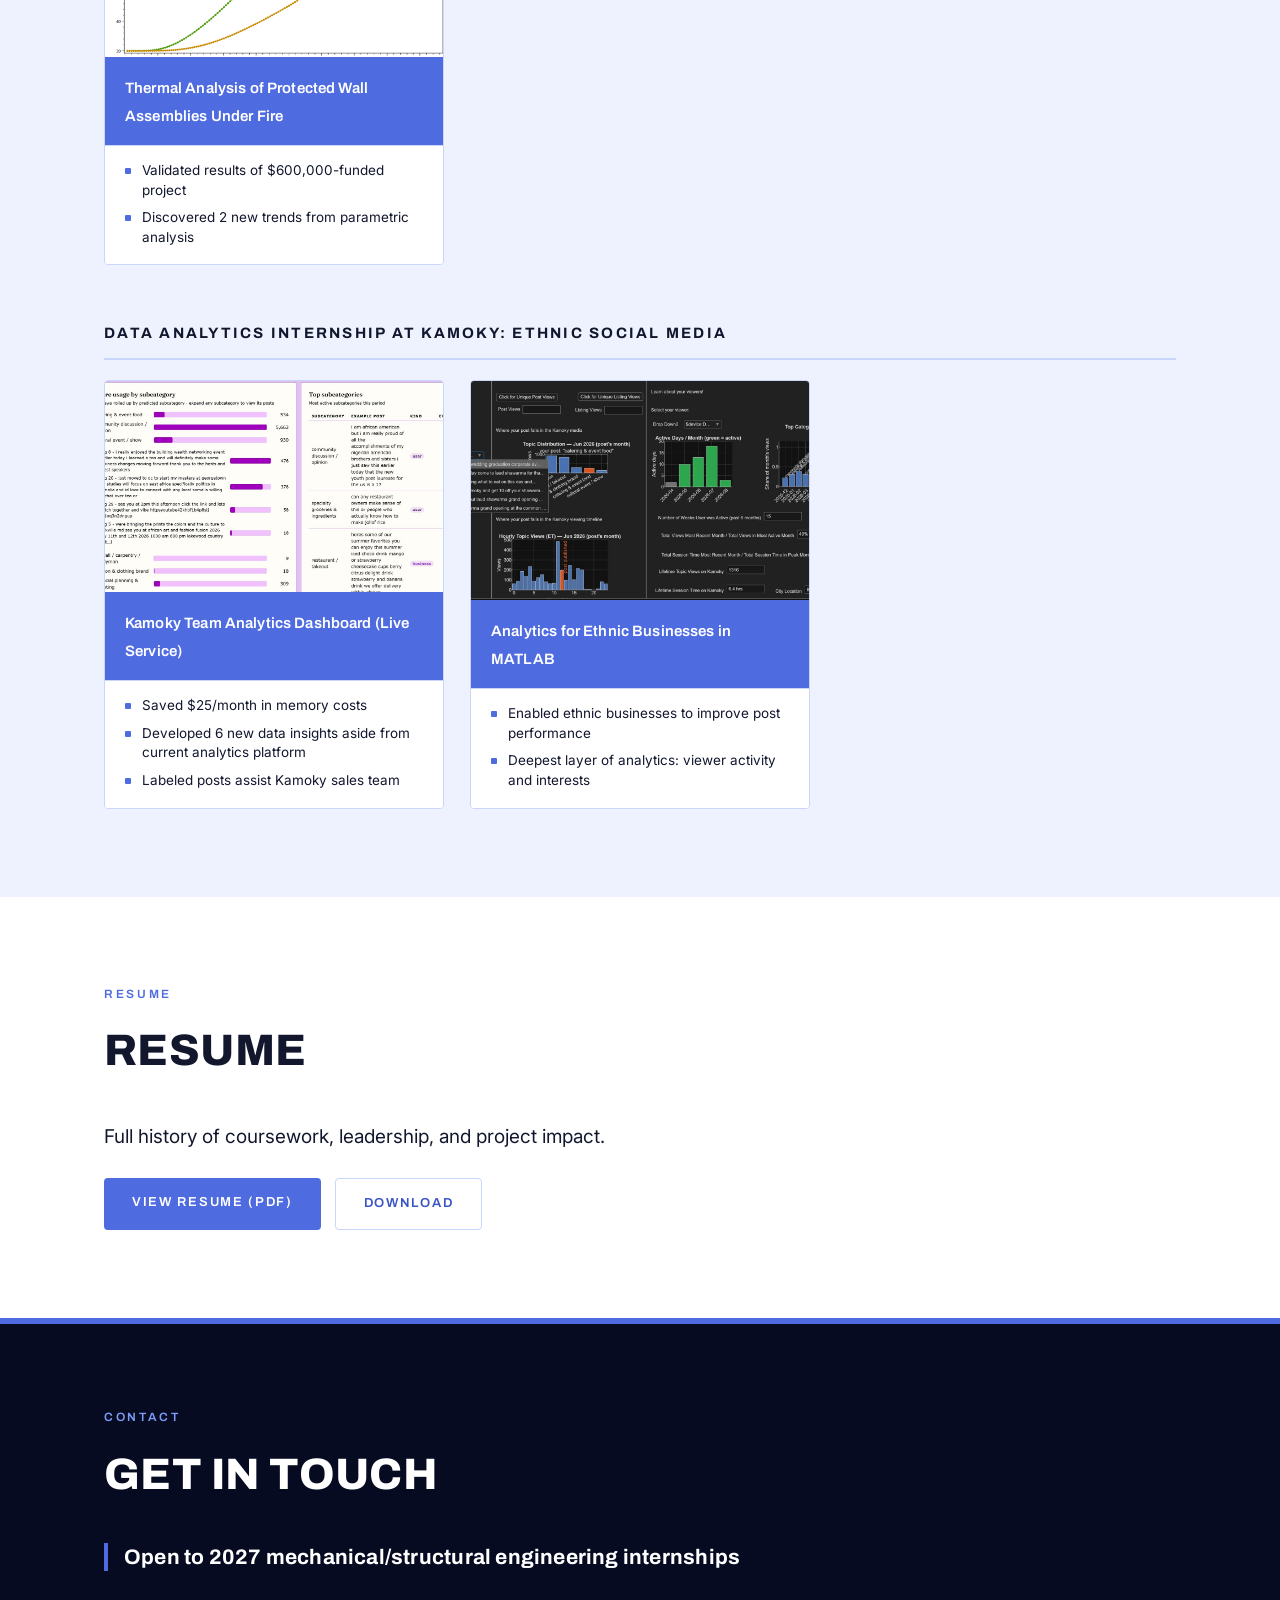
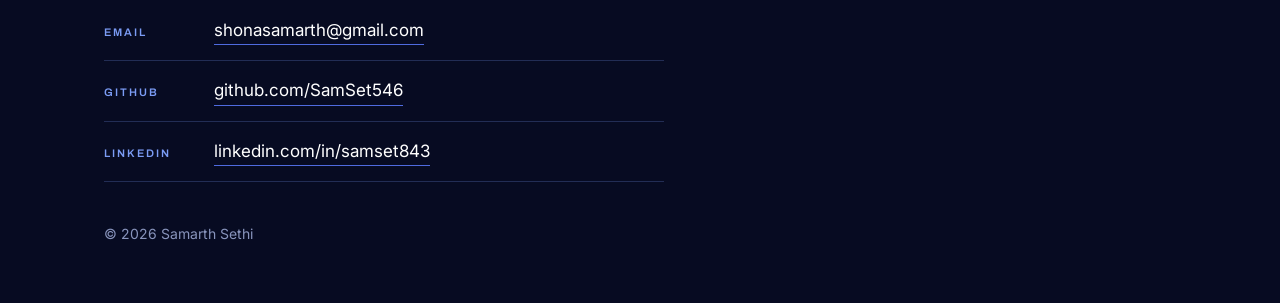
==== commit b509dcb2: "Headshot: portrait crop at the reference zoom The reference was taller, not wider, so a clean portra" ====
--- a/index.html
+++ b/index.html
@@ -8,7 +8,7 @@
 <link rel="preconnect" href="https://fonts.googleapis.com">
 <link rel="preconnect" href="https://fonts.gstatic.com" crossorigin>
 <link href="https://fonts.googleapis.com/css2?family=Archivo:wght@500;600;700;800&family=Inter:wght@400;500;600&display=swap" rel="stylesheet">
-<link rel="stylesheet" href="css/styles.css?v=a012ae07">
+<link rel="stylesheet" href="css/styles.css?v=939cc5c1">
 </head>
 <body>
 
--- a/css/styles.css
+++ b/css/styles.css
@@ -867,7 +867,7 @@
 
 .headshot {
   width: 100%;
-  aspect-ratio: 1 / 1;
+  aspect-ratio: 252 / 353;      /* matches the portrait crop, so nothing is cut */
   object-fit: cover;
   border-radius: var(--radius);
   border: 1px solid var(--tint-line);
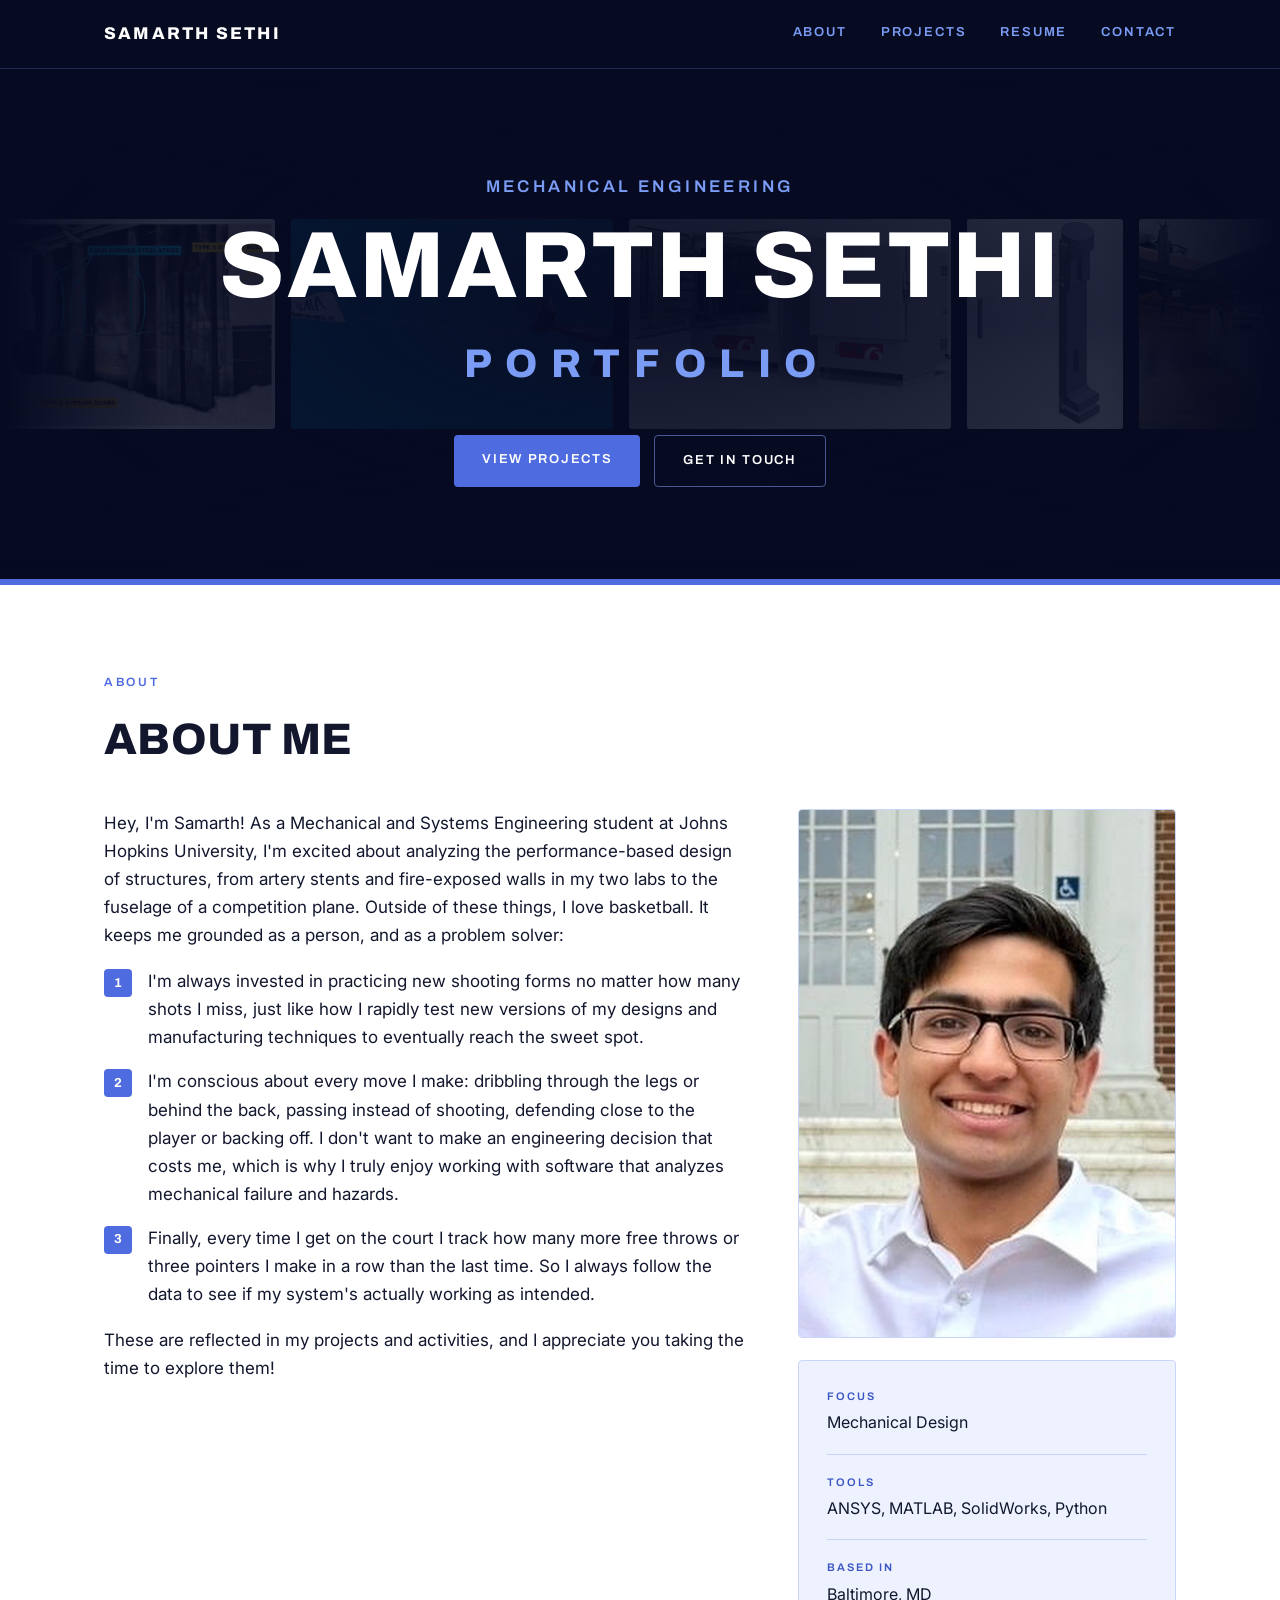
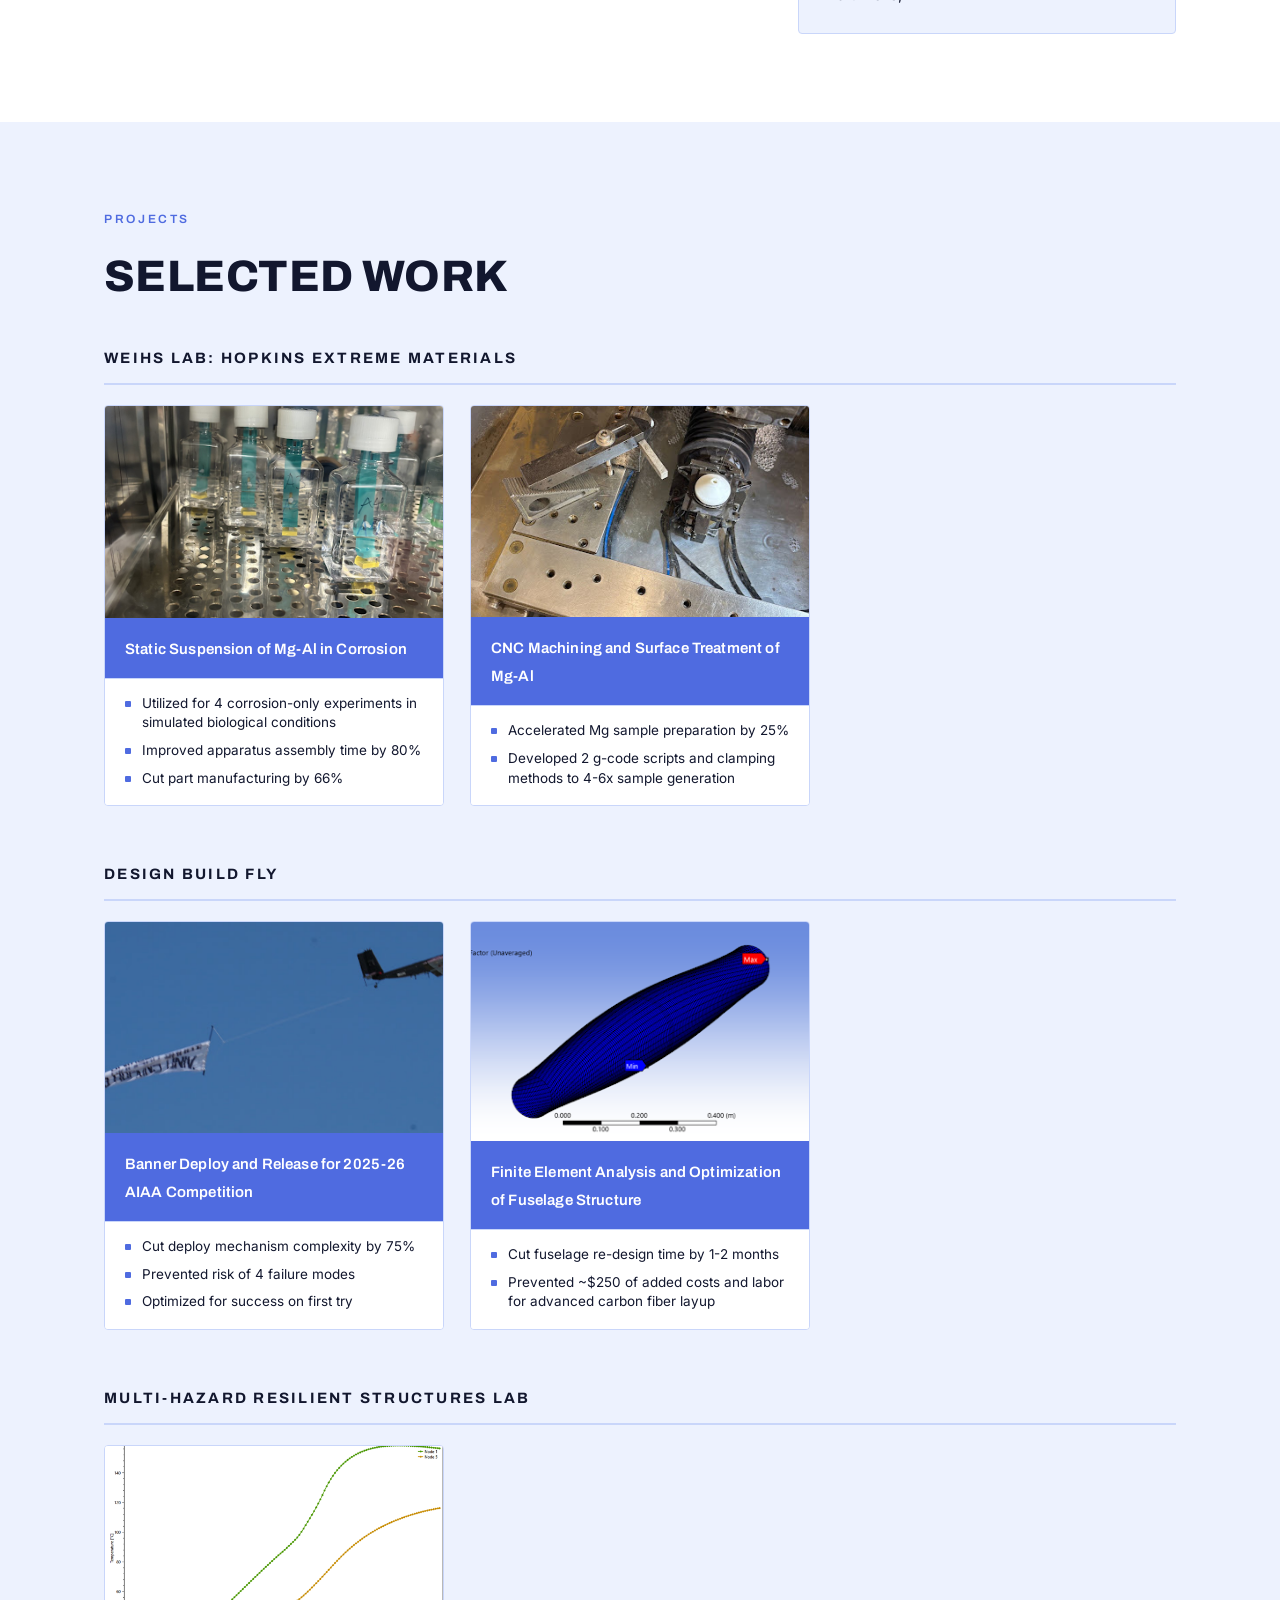
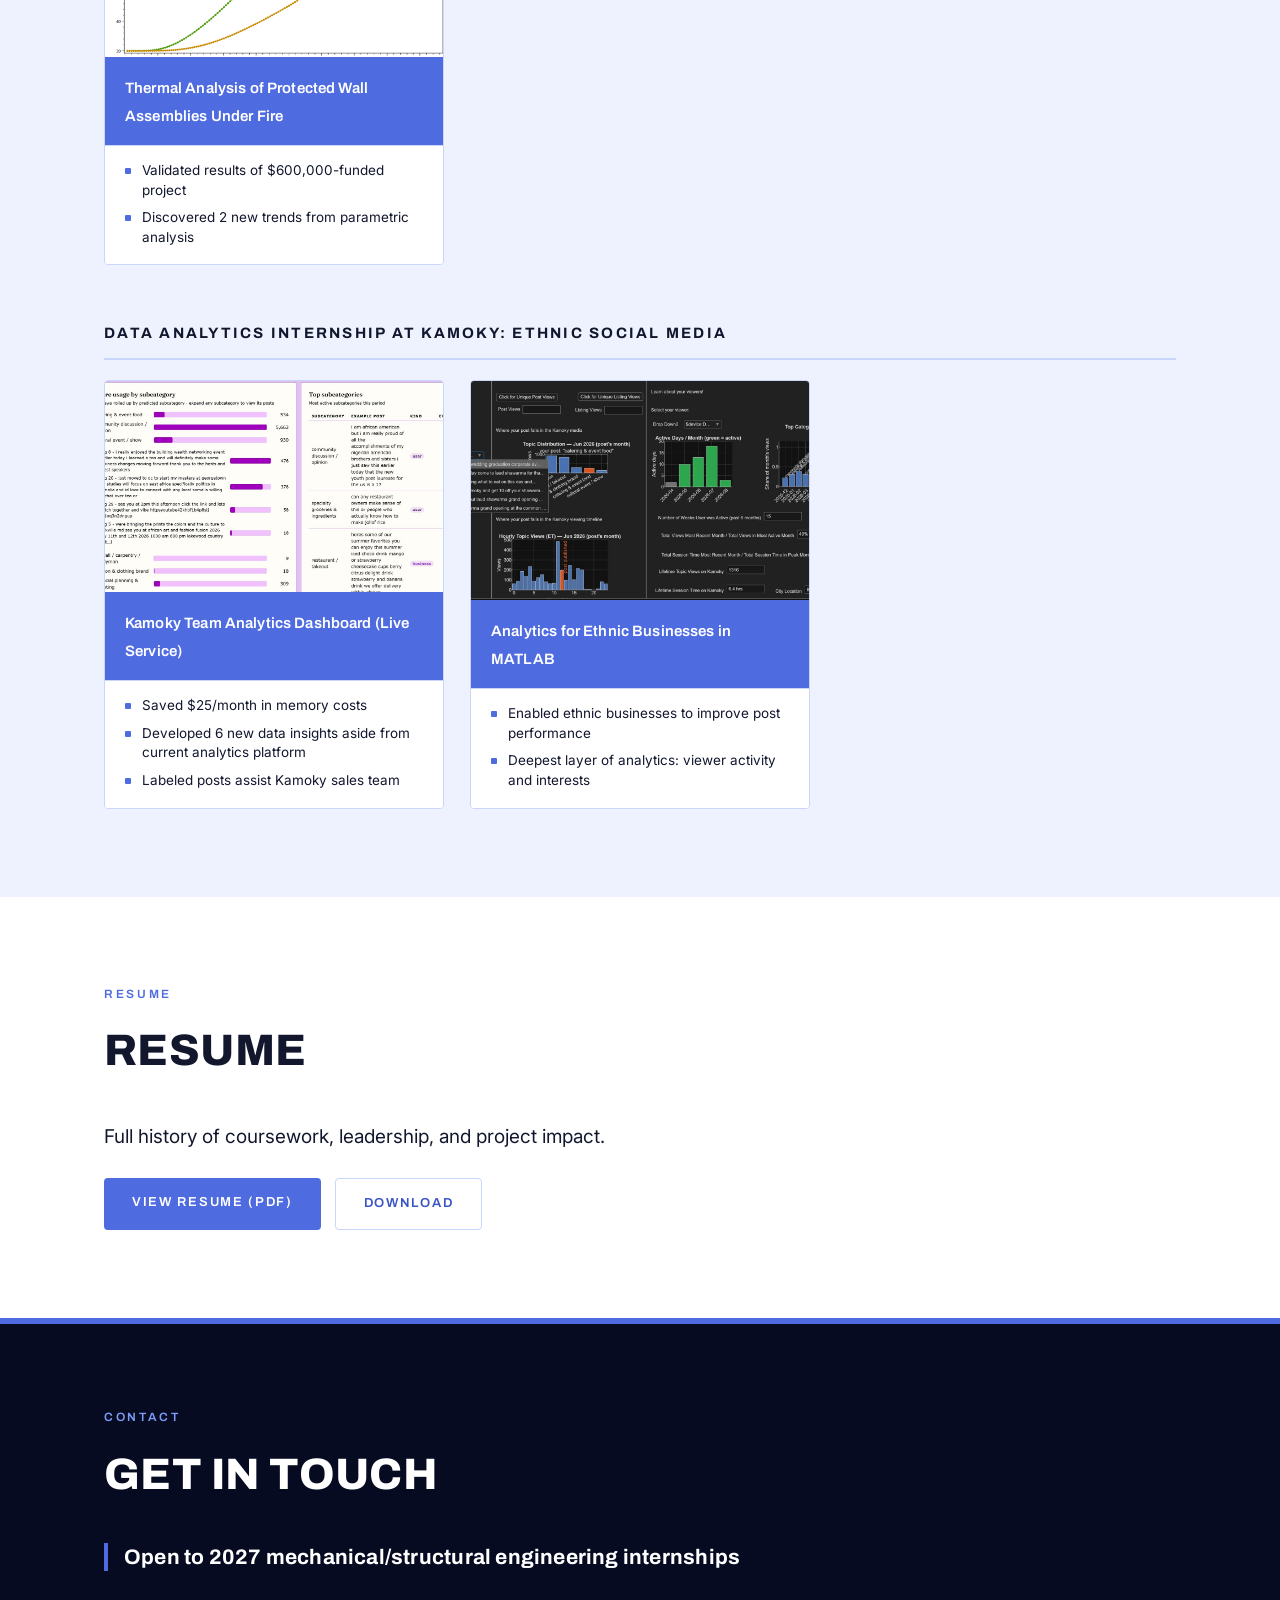
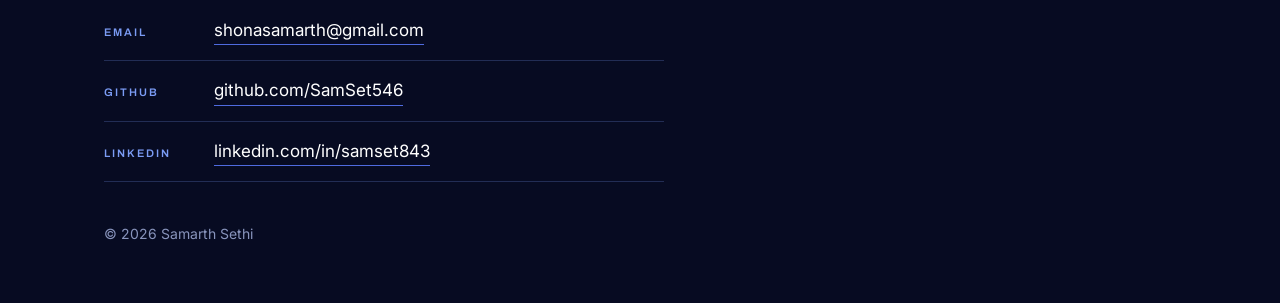
==== commit b63c8303: "Replace the about intro with the new bio opener" ====
--- a/index.html
+++ b/index.html
@@ -55,7 +55,7 @@
       <h2 class="section-title">About me</h2>
       <div class="about-grid">
         <div class="about-body">
-          <p>Hey! I'm Samarth, a Mechanical Engineering student at Johns Hopkins University. More than anything, I love basketball. It actually defines the engineer I am today:</p>
+          <p>Hey, I'm Samarth! As a Mechanical and Systems Engineering student at Johns Hopkins University, I'm excited about analyzing the performance-based design of structures, from artery stents and fire-exposed walls in my two labs to the fuselage of a competition plane. Outside of these things, I love basketball. It keeps me grounded as a person, and as a problem solver:</p>
           <ol class="about-list">
             <li>I'm always invested in practicing new shooting forms no matter how many shots I miss, just like how I rapidly test new versions of my designs and manufacturing techniques to eventually reach the sweet spot.</li>
             <li>I'm conscious about every move I make: dribbling through the legs or behind the back, passing instead of shooting, defending close to the player or backing off. I don't want to make an engineering decision that costs me, which is why I truly enjoy working with software that analyzes mechanical failure and hazards.</li>
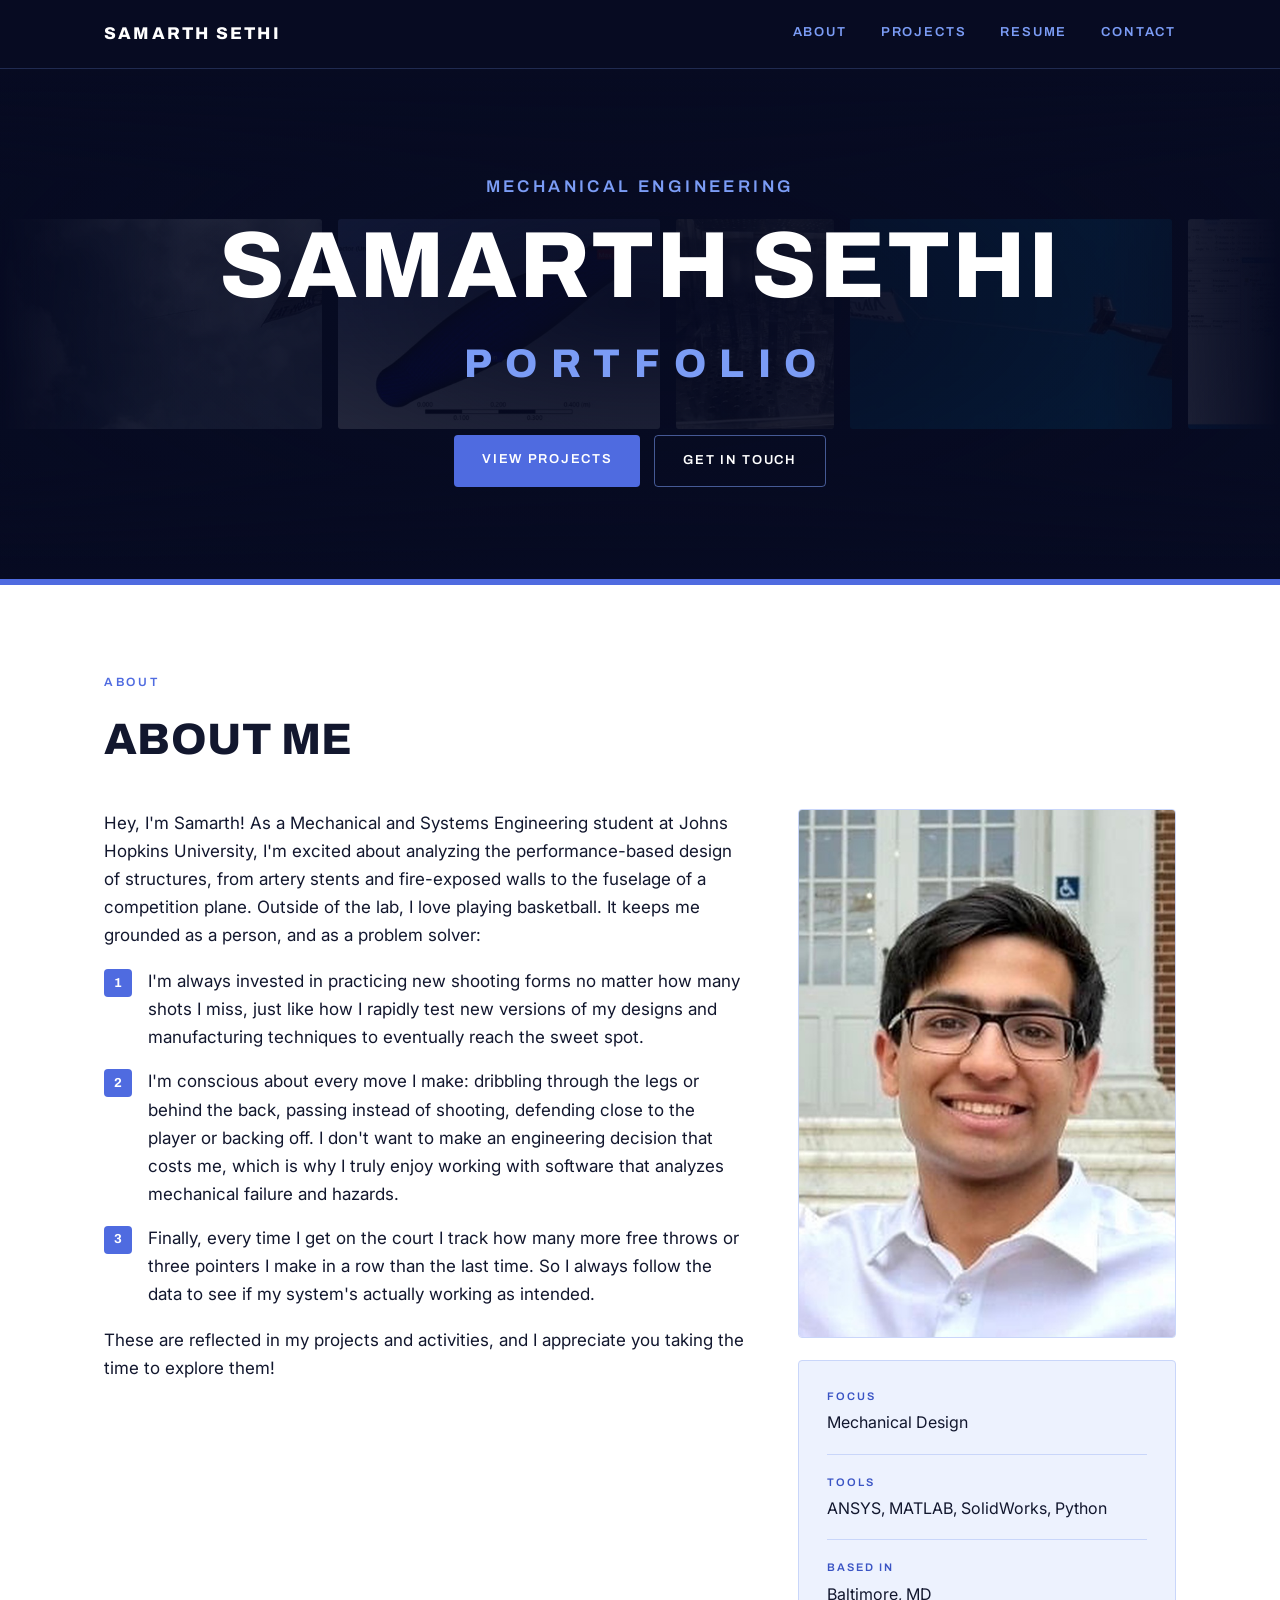
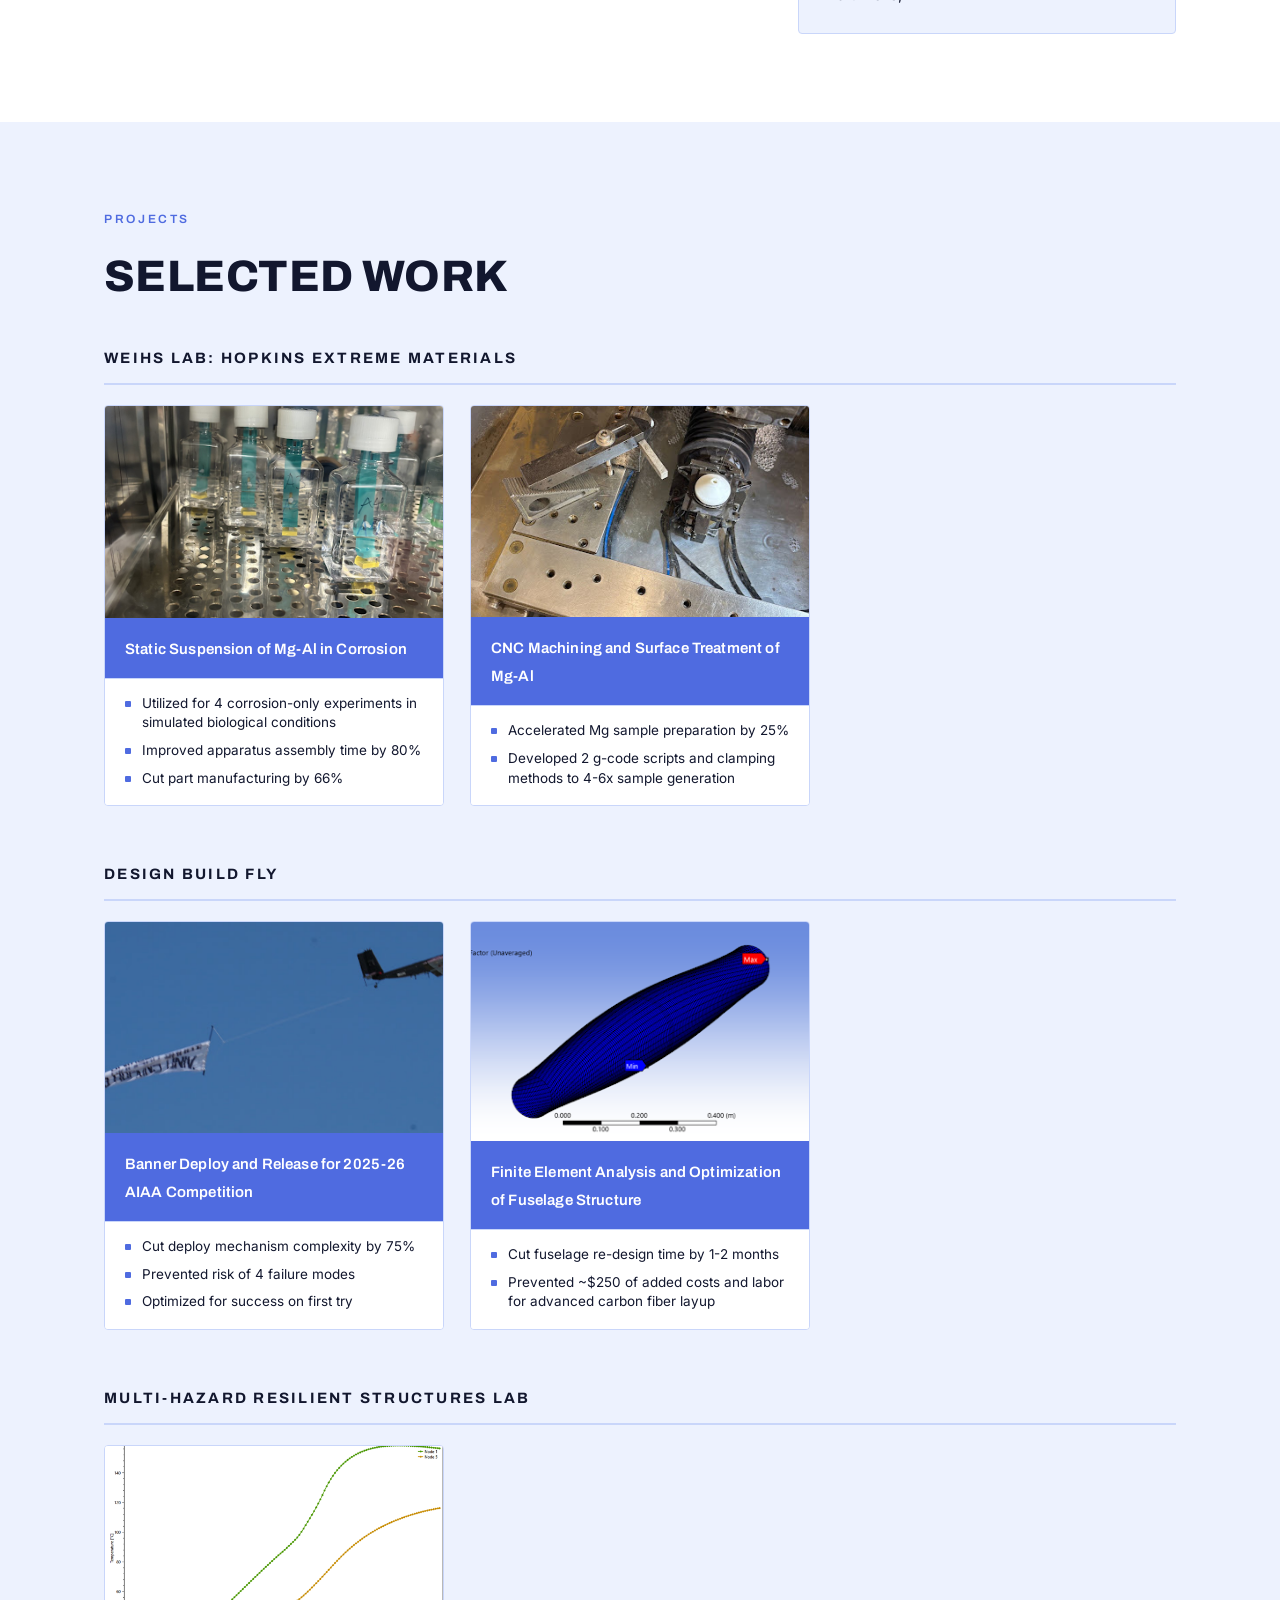
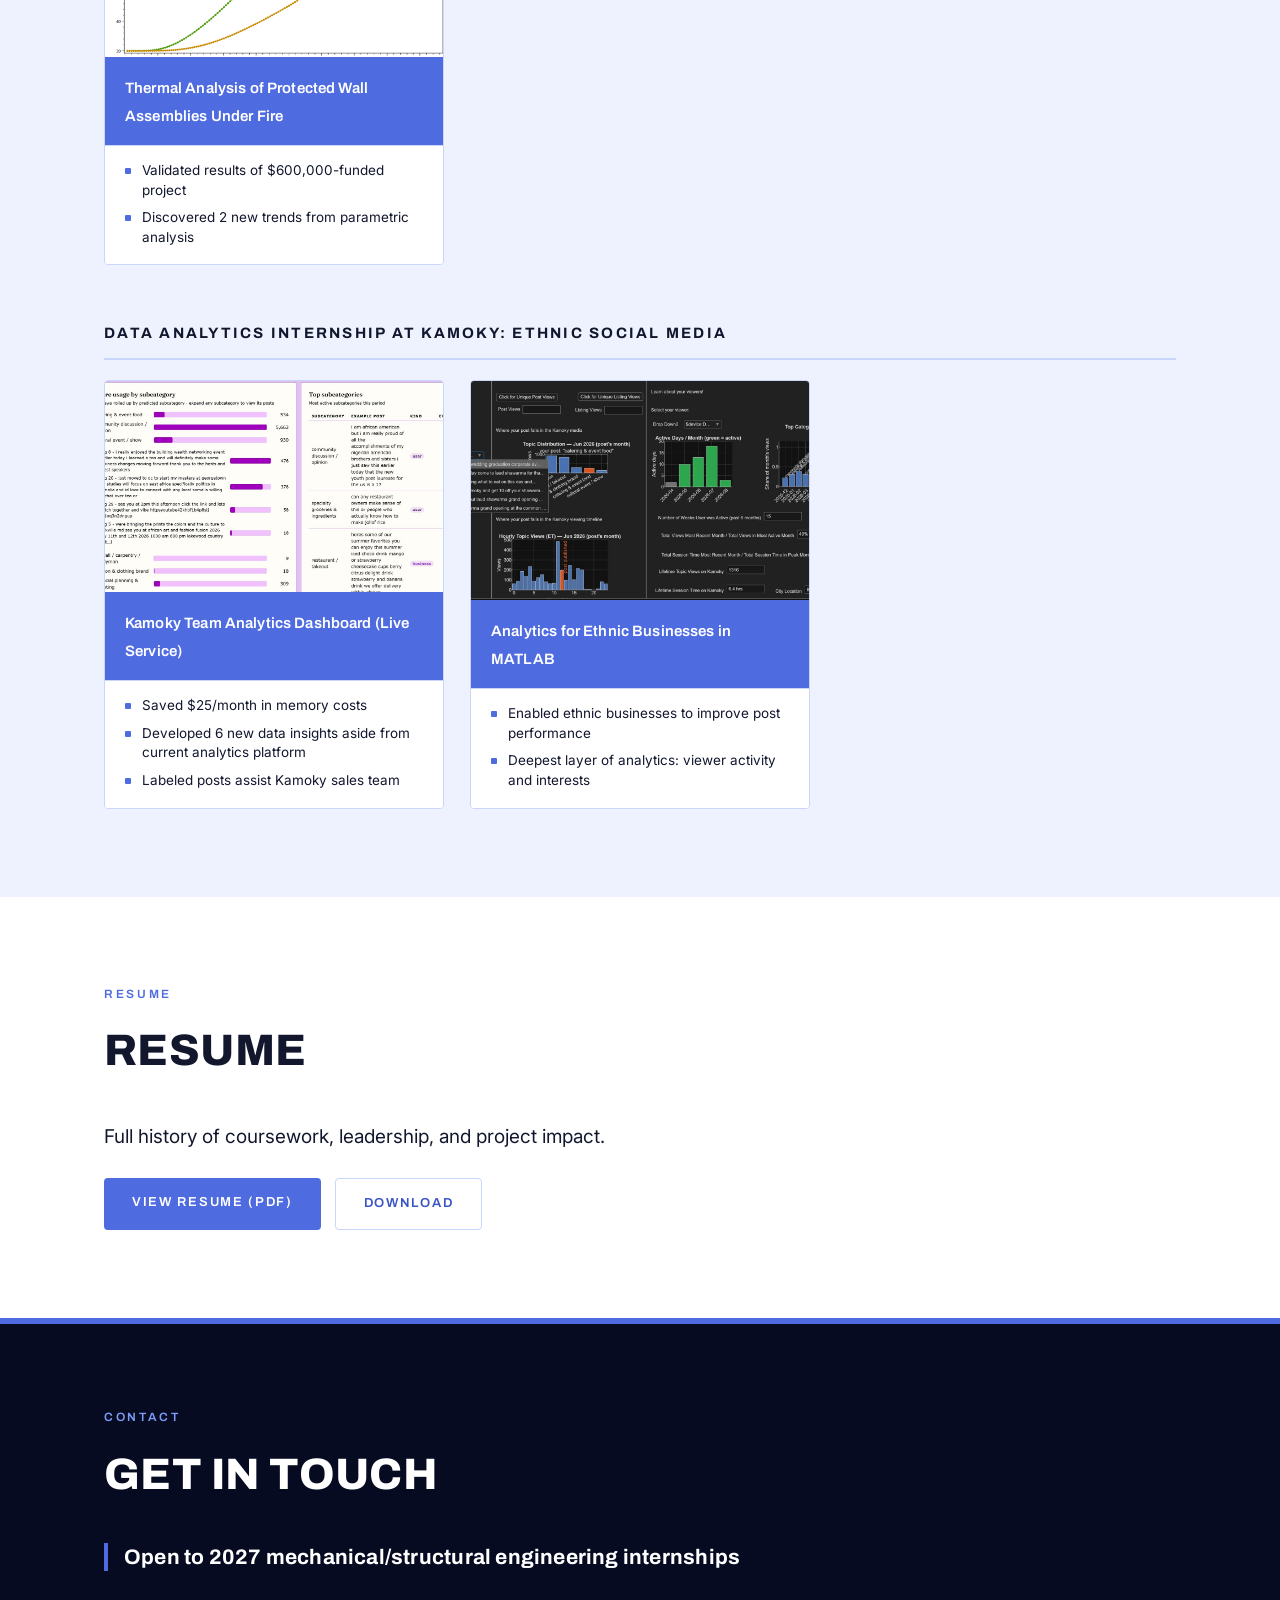
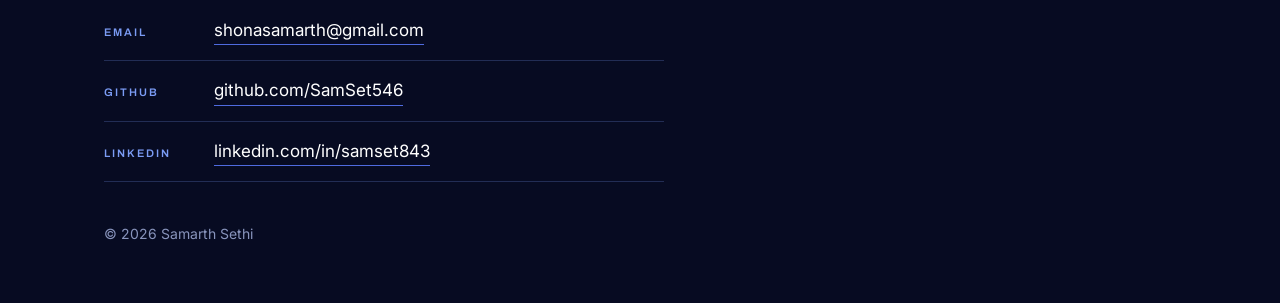
==== commit 22aaad1e: "Tighten the bio intro wording" ====
--- a/index.html
+++ b/index.html
@@ -55,7 +55,7 @@
       <h2 class="section-title">About me</h2>
       <div class="about-grid">
         <div class="about-body">
-          <p>Hey, I'm Samarth! As a Mechanical and Systems Engineering student at Johns Hopkins University, I'm excited about analyzing the performance-based design of structures, from artery stents and fire-exposed walls in my two labs to the fuselage of a competition plane. Outside of these things, I love basketball. It keeps me grounded as a person, and as a problem solver:</p>
+          <p>Hey, I'm Samarth! As a Mechanical and Systems Engineering student at Johns Hopkins University, I'm excited about analyzing the performance-based design of structures, from artery stents and fire-exposed walls to the fuselage of a competition plane. Outside of the lab, I love playing basketball. It keeps me grounded as a person, and as a problem solver:</p>
           <ol class="about-list">
             <li>I'm always invested in practicing new shooting forms no matter how many shots I miss, just like how I rapidly test new versions of my designs and manufacturing techniques to eventually reach the sweet spot.</li>
             <li>I'm conscious about every move I make: dribbling through the legs or behind the back, passing instead of shooting, defending close to the player or backing off. I don't want to make an engineering decision that costs me, which is why I truly enjoy working with software that analyzes mechanical failure and hazards.</li>
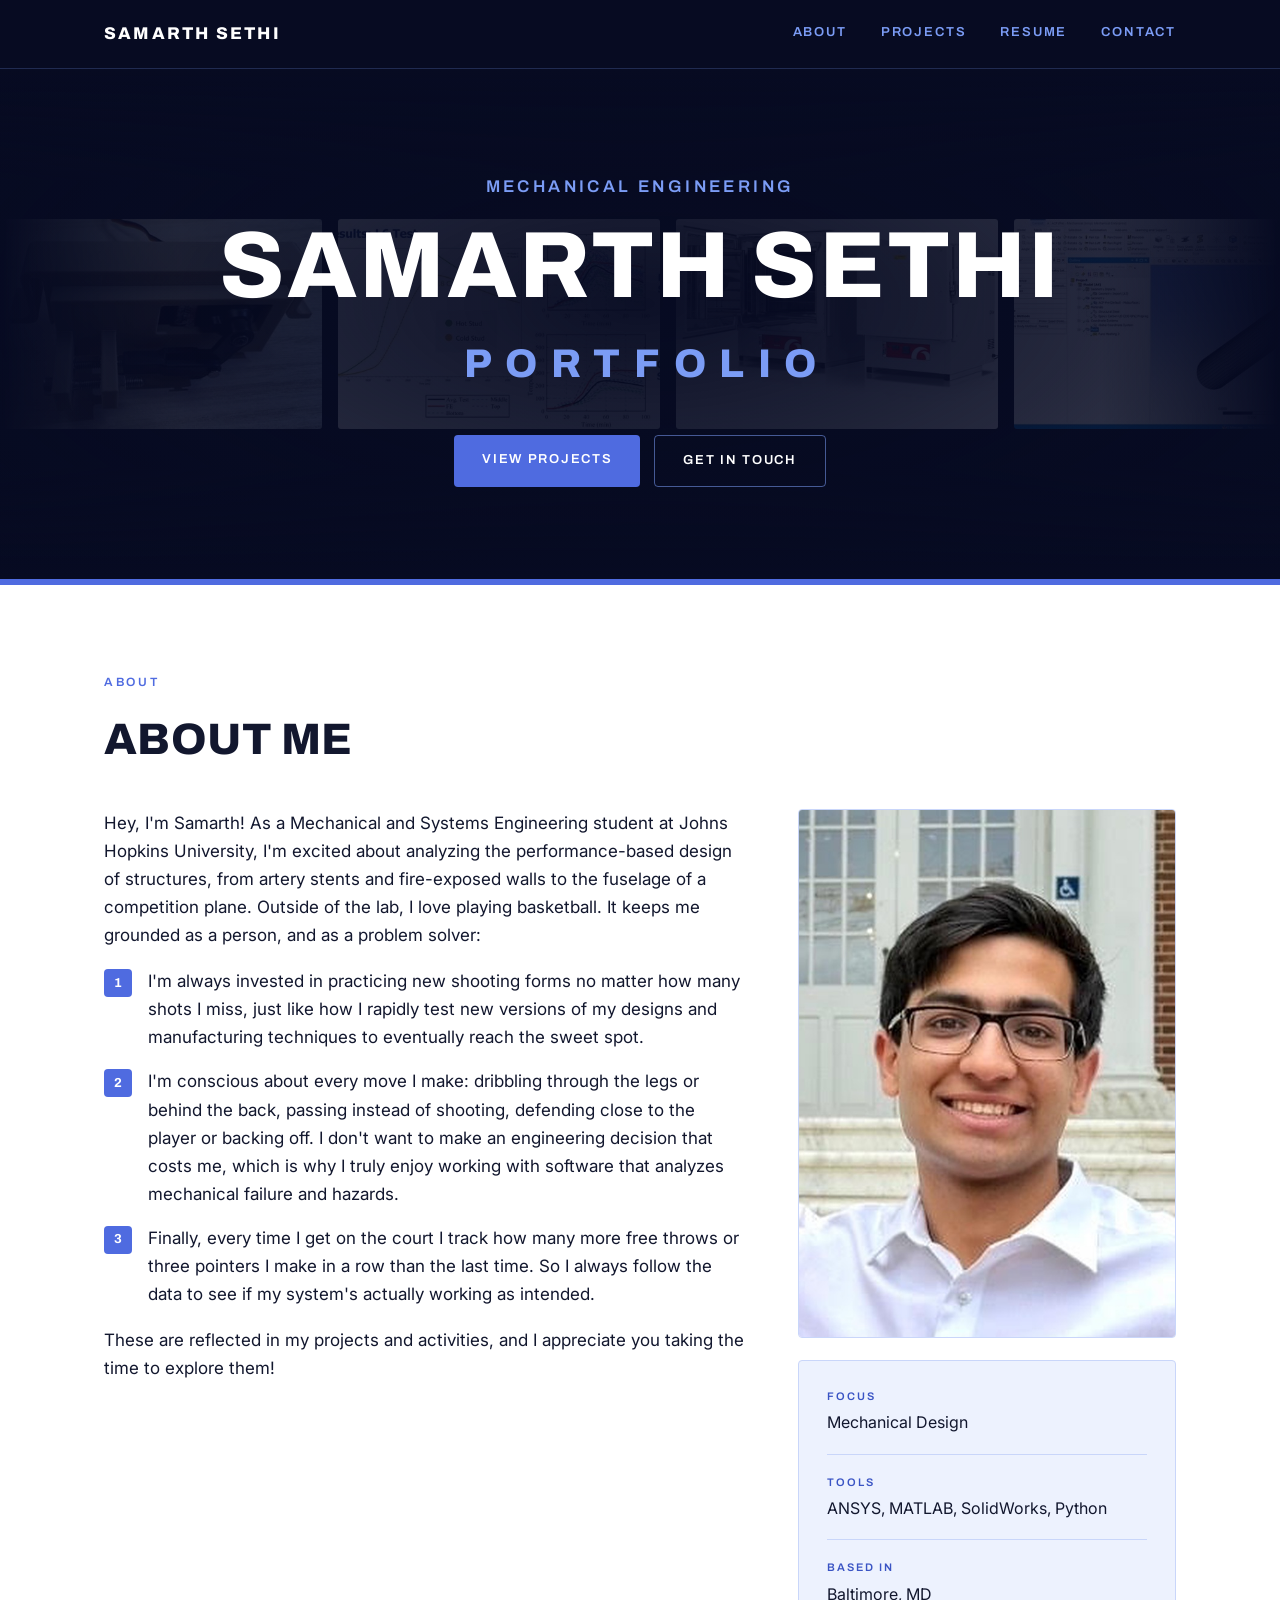
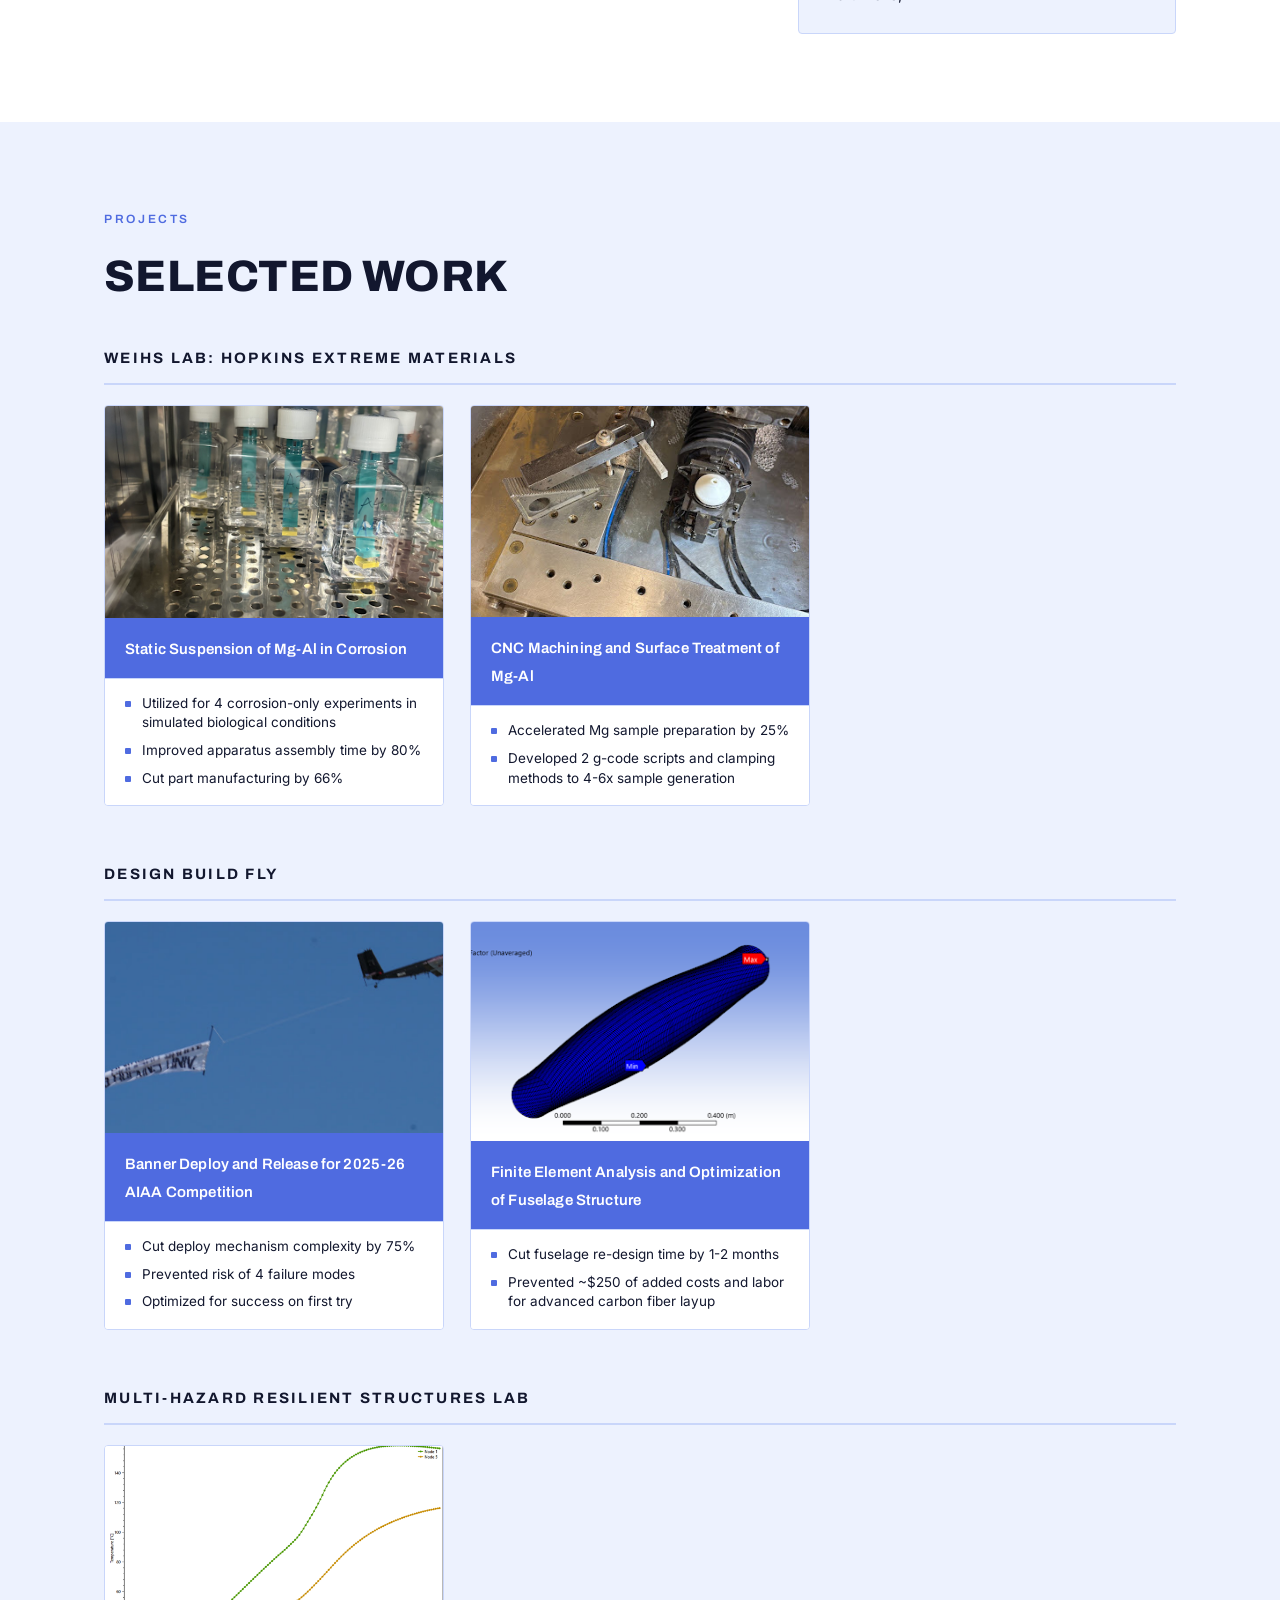
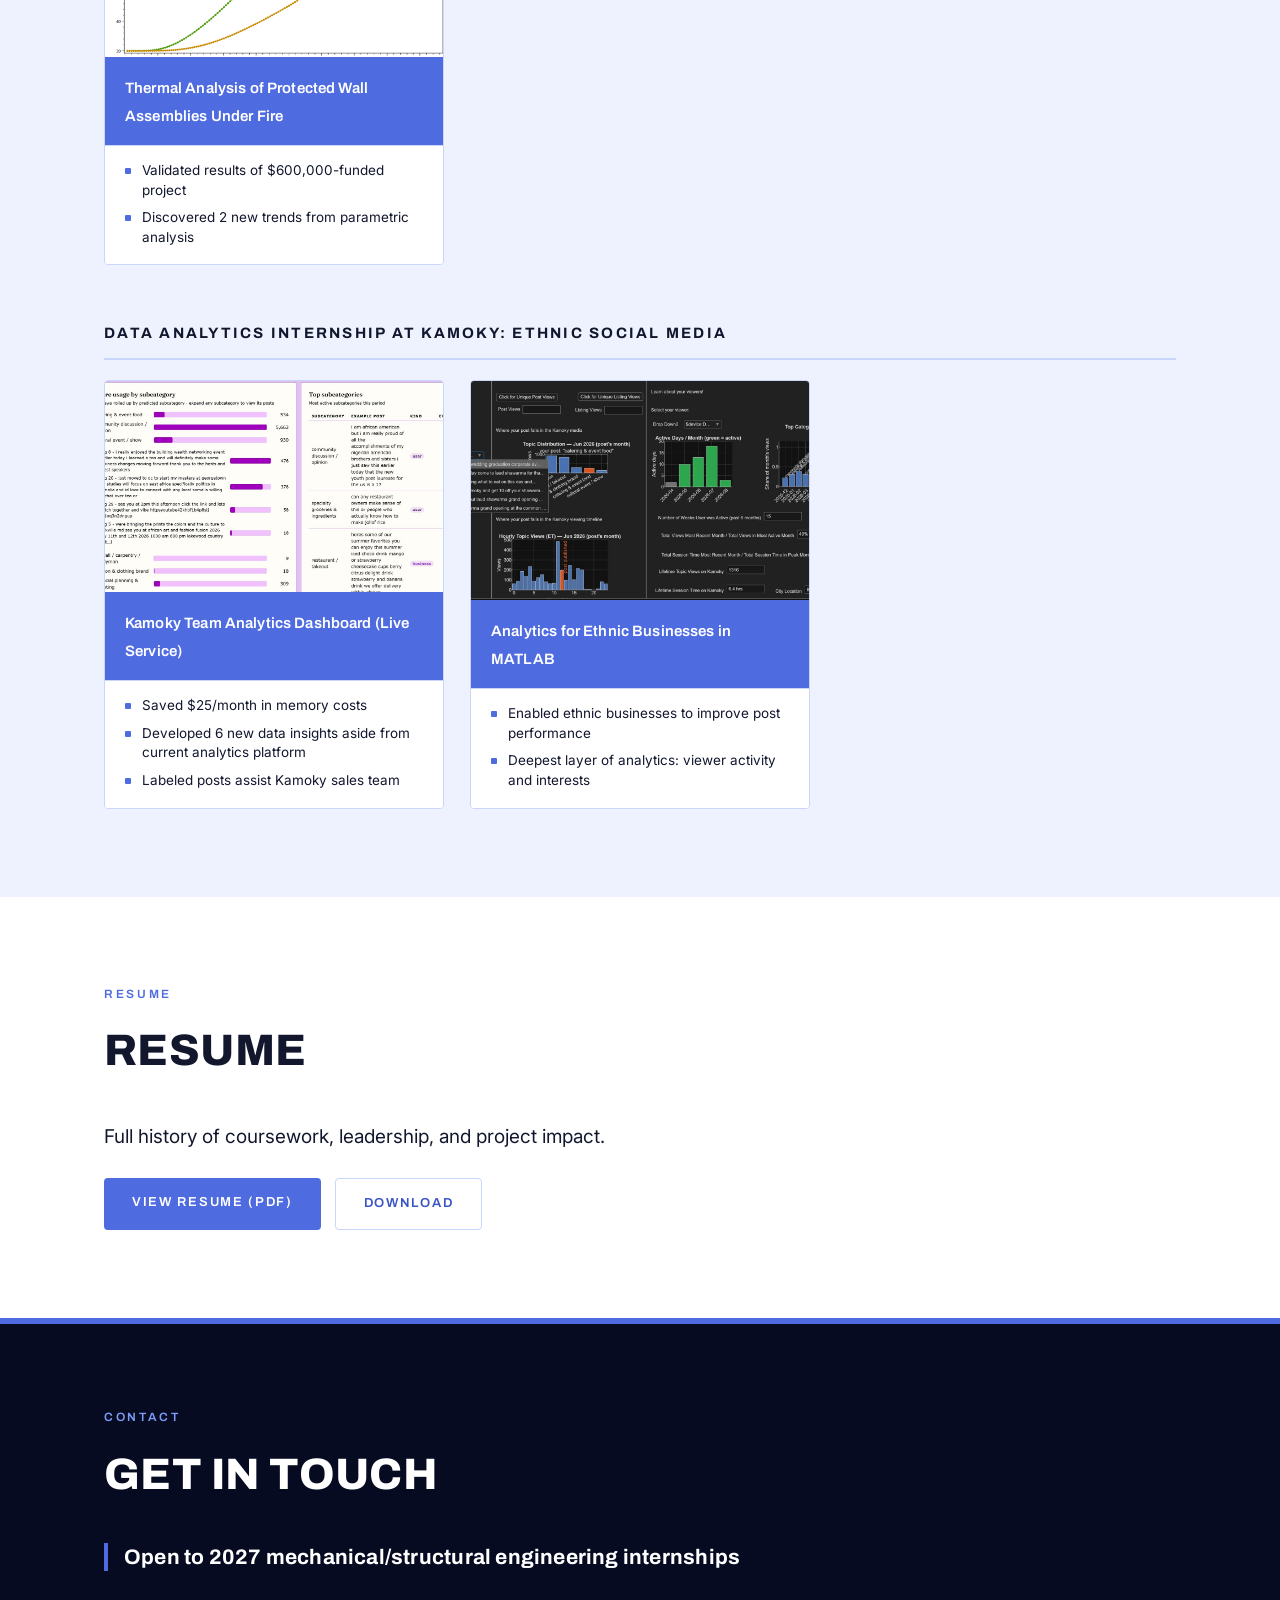
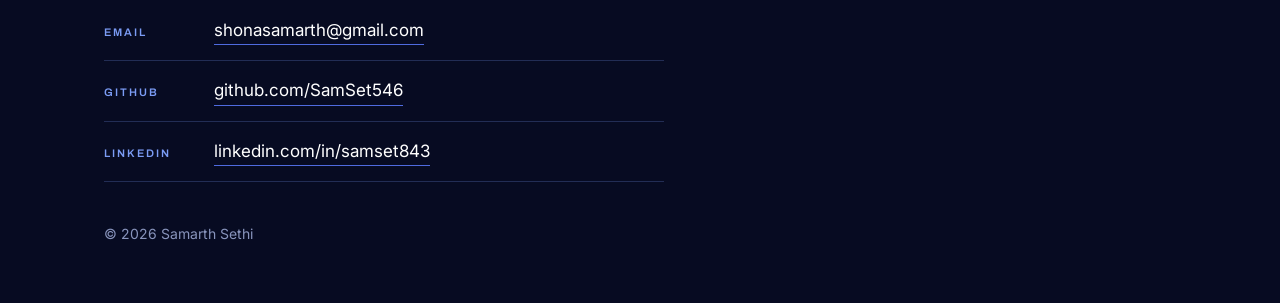
==== commit d4ffc539: "Add Other Helpful Links with the Futurism podcast Linktree" ====
--- a/index.html
+++ b/index.html
@@ -8,7 +8,7 @@
 <link rel="preconnect" href="https://fonts.googleapis.com">
 <link rel="preconnect" href="https://fonts.gstatic.com" crossorigin>
 <link href="https://fonts.googleapis.com/css2?family=Archivo:wght@500;600;700;800&family=Inter:wght@400;500;600&display=swap" rel="stylesheet">
-<link rel="stylesheet" href="css/styles.css?v=939cc5c1">
+<link rel="stylesheet" href="css/styles.css?v=c7667735">
 </head>
 <body>
 
--- a/css/styles.css
+++ b/css/styles.css
@@ -1100,3 +1100,31 @@
   padding-left: 16px;
   border-left: 4px solid var(--blue);
 }
+
+/* ---------------------------------------------------------------
+   "Other helpful links" under the bio
+   --------------------------------------------------------------- */
+.other-links {
+  margin-top: 64px;
+  padding-top: 26px;
+  border-top: 1px solid var(--tint-line);
+  max-width: 40em;
+}
+.other-links h3 {
+  font-family: var(--display);
+  font-weight: 700;
+  font-size: 13px;
+  letter-spacing: 0.18em;
+  text-transform: uppercase;
+  color: var(--blue);
+  margin: 0 0 14px;
+}
+.other-links ul { list-style: none; margin: 0; padding: 0; }
+.other-links li + li { margin-top: 10px; }
+.other-links a {
+  color: var(--blue-deep);
+  text-decoration: none;
+  border-bottom: 1px solid var(--tint-line);
+  transition: border-color .16s ease, color .16s ease;
+}
+.other-links a:hover { color: var(--blue); border-bottom-color: var(--blue); }
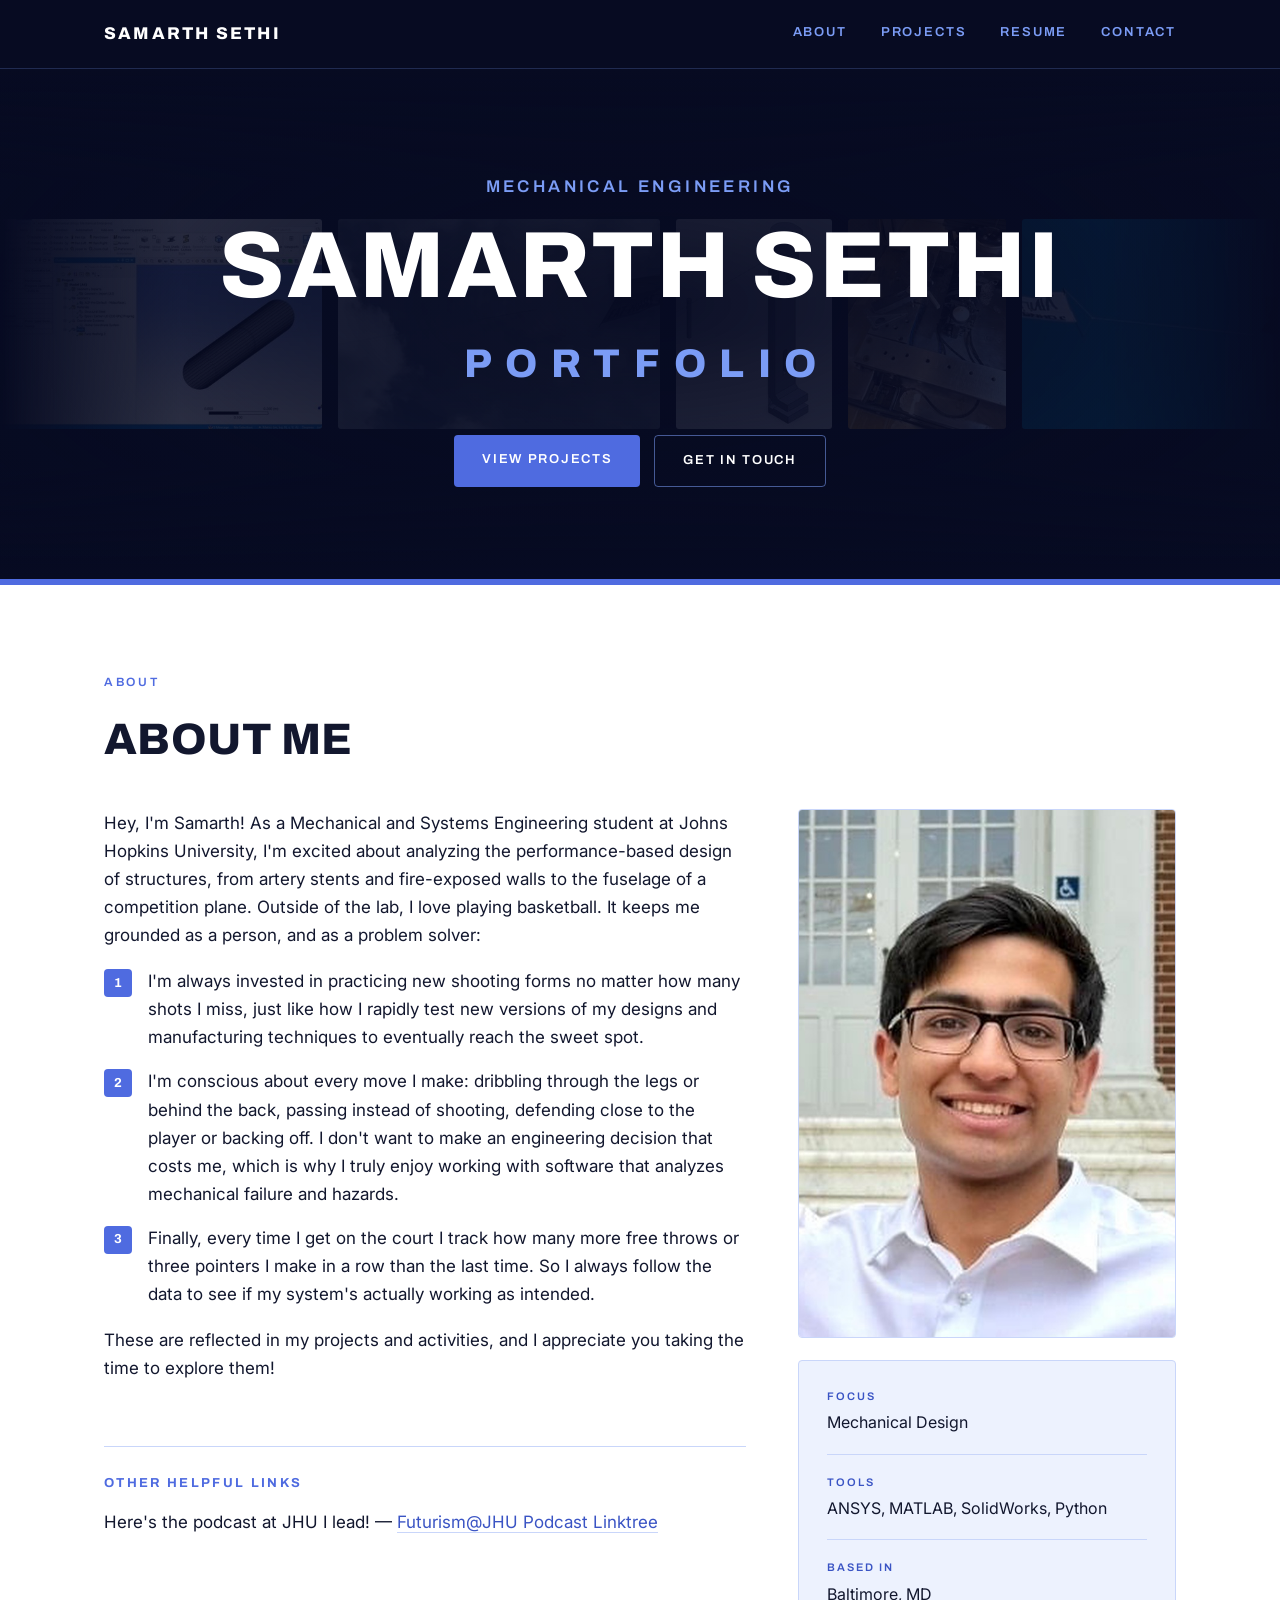
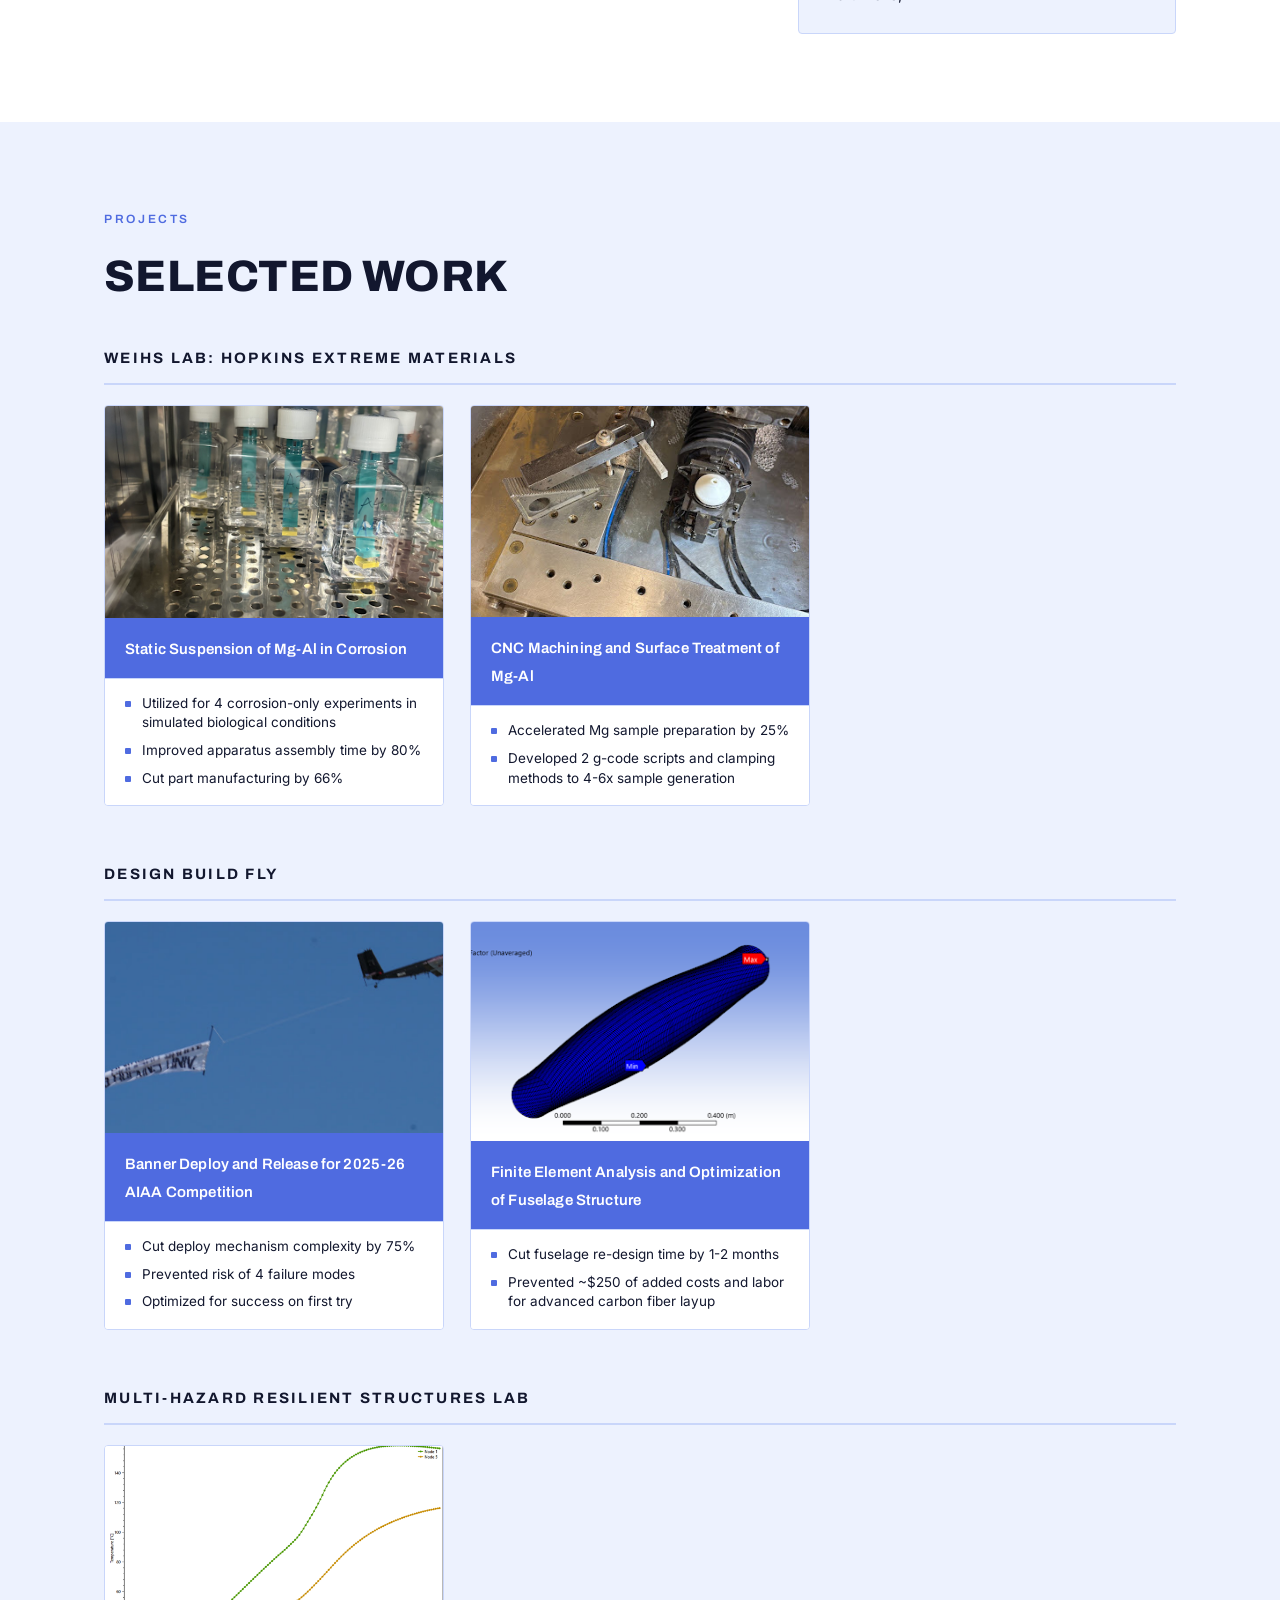
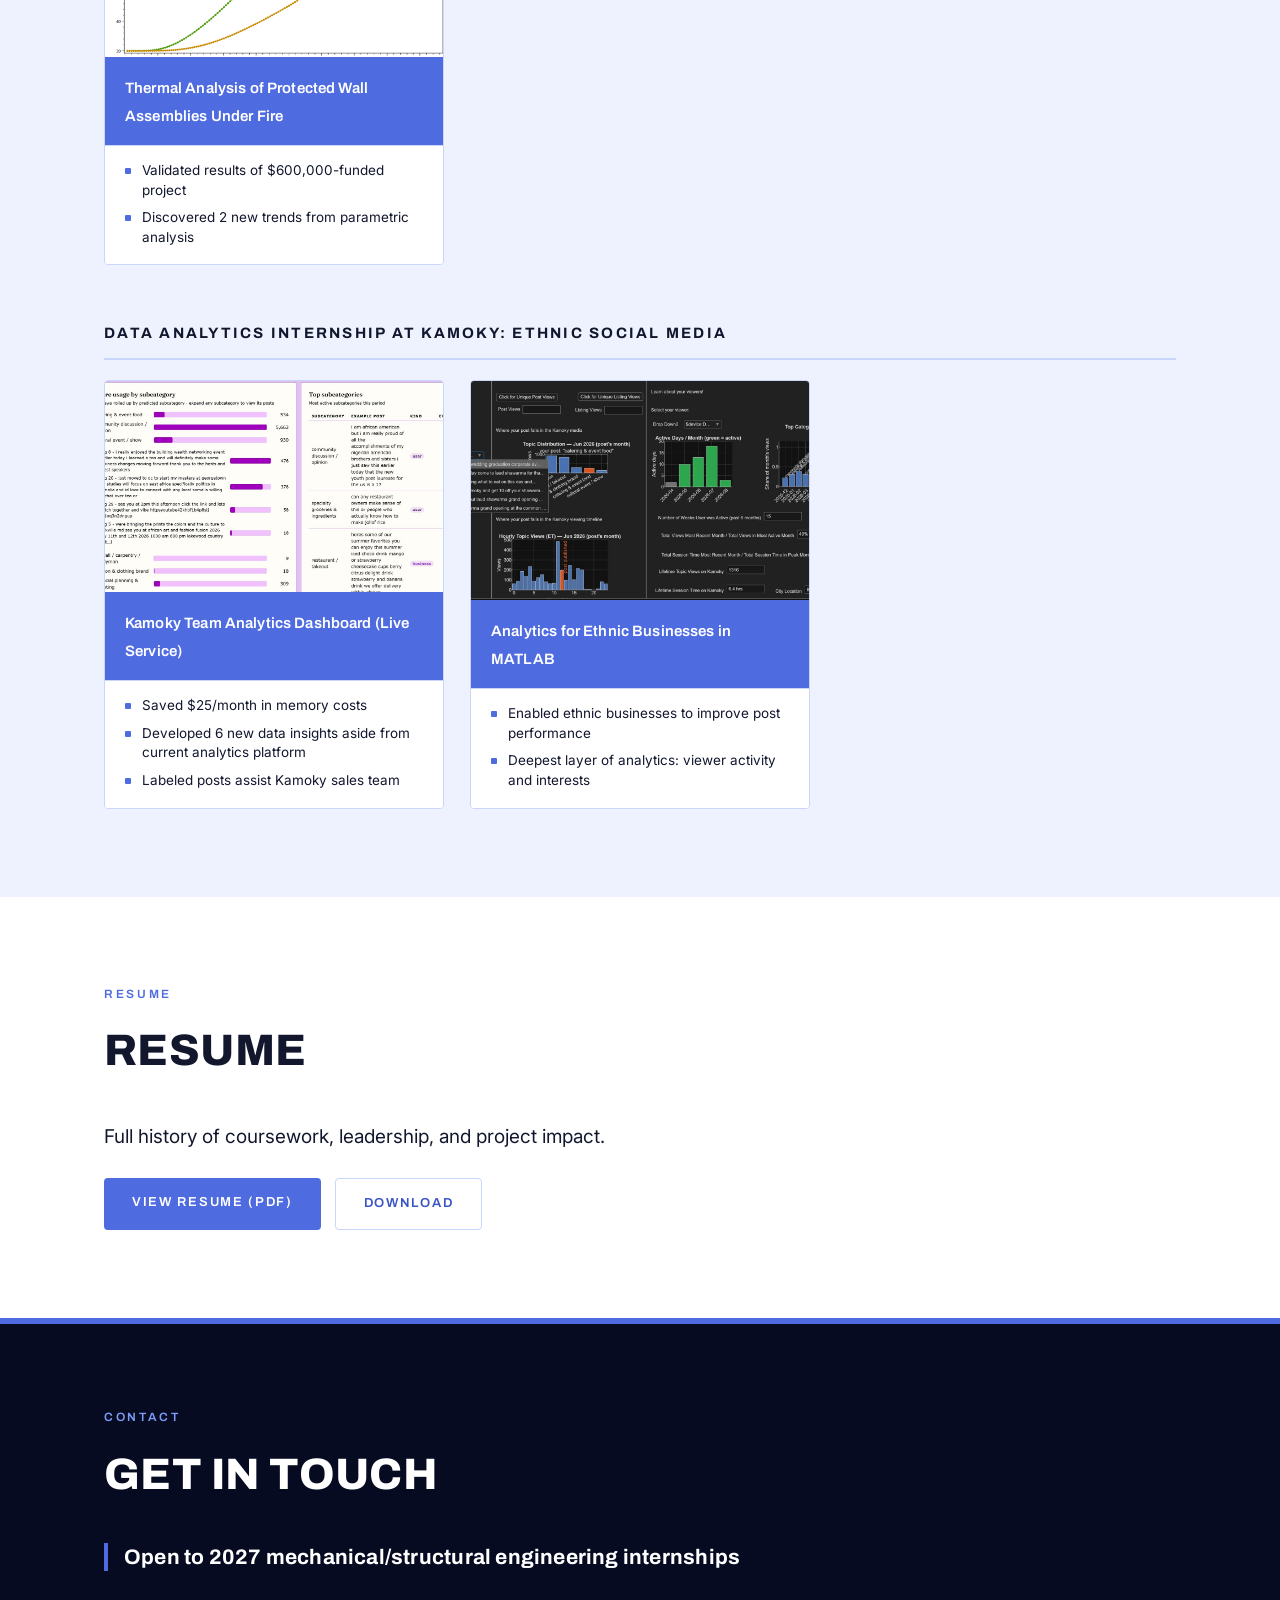
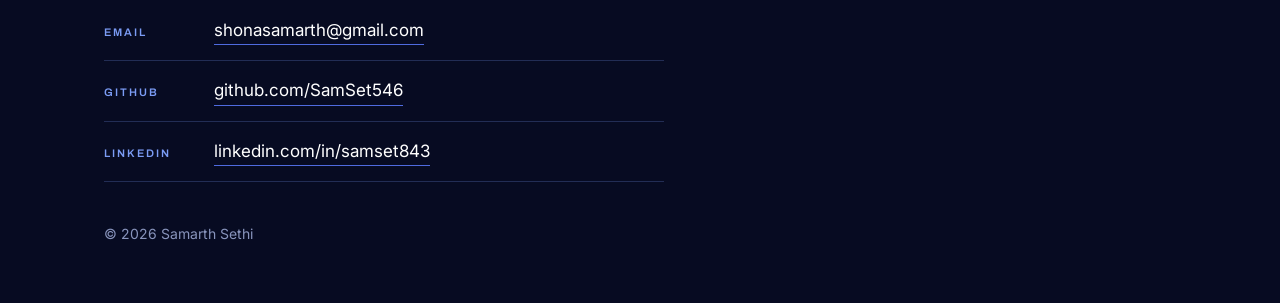
==== commit 12d992b5: "Add the Other Helpful Links block (HTML)" ====
--- a/index.html
+++ b/index.html
@@ -62,6 +62,13 @@
             <li>Finally, every time I get on the court I track how many more free throws or three pointers I make in a row than the last time. So I always follow the data to see if my system's actually working as intended.</li>
           </ol>
           <p>These are reflected in my projects and activities, and I appreciate you taking the time to explore them!</p>
+
+          <div class="other-links">
+            <h3>Other Helpful Links</h3>
+            <ul>
+              <li>Here's the podcast at JHU I lead! &mdash; <a href="https://linktr.ee/futurismatjhu" target="_blank" rel="noopener">Futurism@JHU Podcast Linktree</a></li>
+            </ul>
+          </div>
         </div>
         <aside class="about-side">
           <img class="headshot" src="images/headshot.jpg" alt="Portrait of Samarth Sethi">
